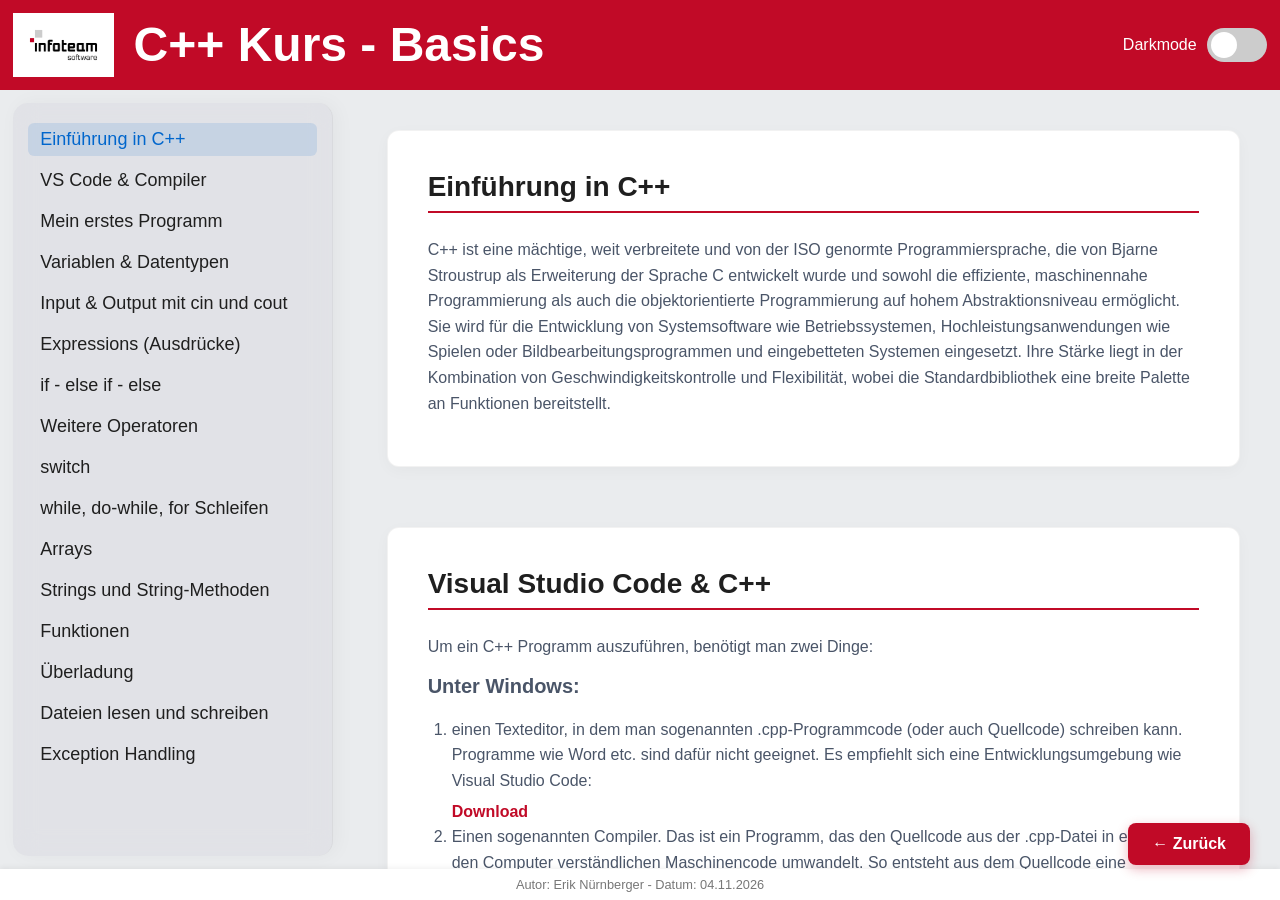
==== basics.html @ 54b80ac6 "Add file via Upload to commit changes" ====
<!DOCTYPE html>
<html lang="en">
<head>
    <meta charset="UTF-8">
    <meta name="viewport" content="width=device-width, initial-scale=1.0">
    <title>Basics</title>
    <link rel="stylesheet" href="kategorystyle.css">
</head>
<body>
    <div id="header" class="header">
        <img class="logo1" src="Images/infoteam_4x_4c_rgb_Logo.png">
        <h1 class="title1">C++ Kurs - Basics</h1>
        <div class="toggle-container">
            <span>Darkmode</span>
            <label class="switch">
                <input type="checkbox" id="myToggle">
                <span class="slider"></span>
            </label>
        </div>
    </div>

    <div class="main-wrapper">
        <aside class="glass-sidebar">
            <a href="#entr" class="sidebar-item active">
                Einführung in C++
            </a>

            <a href="#visualstudiocode" class="sidebar-item">
                VS Code & Compiler
            </a>
            
            <a href="#erstes-programm" class="sidebar-item">
                Mein erstes Programm
            </a>

            <a href="#Variablen" class="sidebar-item">
                Variablen & Datentypen
            </a>

            <a href="#IO" class="sidebar-item">
                Input & Output mit cin und cout
            </a>
            
            <a href="#Expressions" class="sidebar-item">
                Expressions (Ausdrücke)
            </a>

            <a href="#if-elseif-else" class="sidebar-item">
                if - else if - else
            </a>

            <a href="#weitere-Operatoren" class="sidebar-item">
                Weitere Operatoren
            </a>

            <a href="#switch" class="sidebar-item">
                switch
            </a>

            <a href="#loop" class="sidebar-item">
                while, do-while, for Schleifen
            </a>

            <a href="#array" class="sidebar-item">
                Arrays
            </a>

            <a href="#Strings" class="sidebar-item">
                Strings und String-Methoden
            </a>

            <a href="#function" class="sidebar-item">
                Funktionen
            </a>

            <a href="#overload" class="sidebar-item">
                Überladung
            </a>

            <a href="#file" class="sidebar-item">
                Dateien lesen und schreiben
            </a>

            <a href="#exception" class="sidebar-item">
                Exception Handling
            </a>




        </aside>

        <main class="content-area">

            <section class="section" id="entr">
                <h1>Einführung in C++</h1>
                <p>
                    C++ ist eine mächtige, weit verbreitete und von der ISO genormte Programmiersprache, die von Bjarne Stroustrup als Erweiterung der Sprache C entwickelt wurde und sowohl die effiziente, maschinennahe Programmierung als auch die objektorientierte Programmierung auf hohem Abstraktionsniveau ermöglicht. Sie wird für die Entwicklung von Systemsoftware wie Betriebssystemen, Hochleistungsanwendungen wie Spielen oder Bildbearbeitungsprogrammen und eingebetteten Systemen eingesetzt. Ihre Stärke liegt in der Kombination von Geschwindigkeitskontrolle und Flexibilität, wobei die Standardbibliothek eine breite Palette an Funktionen bereitstellt.
                </p>
            </section>

            <section class="section" id="visualstudiocode">
                <h1>Visual Studio Code & C++</h1>

                <p>Um ein C++ Programm auszuführen, benötigt man zwei Dinge:</p>

                <h2>Unter Windows:</h2>
                <ol>
                    <li>einen Texteditor, in dem man sogenannten .cpp-Programmcode (oder auch Quellcode) schreiben kann. Programme wie Word etc. sind dafür nicht geeignet. Es empfiehlt sich eine Entwicklungsumgebung wie Visual Studio Code:</li>
                    <a href="https://code.visualstudio.com/">Download</a>
                    <li>Einen sogenannten Compiler. Das ist ein Programm, das den Quellcode aus der .cpp-Datei in einen für den Computer verständlichen Maschinencode umwandelt. So entsteht aus dem Quellcode eine ausführbare Datei (.exe). Compiler:</li>
                    <a href="https://code.visualstudio.com/docs/cpp/config-mingw">Download</a>
                </ol>

                <h2>Unter macOS:</h2>
                <ol>
                    <li>einen Texteditor, in dem man sogenannten .cpp-Programmcode (oder auch Quellcode) schreiben kann. Programme wie Word etc. sind dafür nicht geeignet. Es empfiehlt sich eine Entwicklungsumgebung wie Visual Studio Code:</li>
                    <a href="https://code.visualstudio.com/">Download</a>
                    <li>Einen sogenannten Compiler. Das ist ein Programm, das den Quellcode aus der .cpp-Datei in einen für den Computer verständlichen Maschinencode umwandelt. So entsteht aus dem Quellcode eine ausführbare Datei (.exe). Compiler:</li>
                    <a href="https://code.visualstudio.com/docs/cpp/config-clang-mac">Download</a>
                </ol>

                <h2>Unter Linux:</h2>
                <ol>
                    <li>einen Texteditor, in dem man sogenannten .cpp-Programmcode (oder auch Quellcode) schreiben kann. Programme wie Word etc. sind dafür nicht geeignet. Es empfiehlt sich eine Entwicklungsumgebung wie Visual Studio Code:</li>
                    <a href="https://code.visualstudio.com/">Download</a>
                    <li>Einen sogenannten Compiler. Das ist ein Programm, das den Quellcode aus der .cpp-Datei in einen für den Computer verständlichen Maschinencode umwandelt. So entsteht aus dem Quellcode eine ausführbare Datei (.exe). Compiler:</li>
                    <a href="https://code.visualstudio.com/docs/cpp/config-linux">Download</a>
                </ol>
                
                <p>
                    Empfohlen wird der MinGW Compiler. Weitere Informationen zu Compilern:
                </p>
                <a href="PDF/Compiler.pdf">Compiler.pdf</a>
                <br>
                <a href="https://code.visualstudio.com/docs/languages/cpp">Setup & Install</a>

                <h2>Wichtig:</h2>
                <ul>
                    <li>C++ arbeitet systemnah, d. h. Programme können sich in ihrer Funktionsweise leicht zwischen verschiedenen Betriebssystemen unterscheiden.</li>
                    <li>Ein Programm, das für Windows kompiliert wurde, funktioniert nicht automatisch auf Linux oder macOS.</li>
                    <li>Auch unterschiedliche Compiler (z. B. GCC, Clang, MSVC) können leicht verschiedene binäre Ergebnisse erzeugen.</li>
                    <li>Kompilierte Programme sind binäre Dateien - sie enthalten Maschinencode, der direkt auf der Prozessorarchitektur ausgeführt wird (z. B. x86, ARM).</li>
                    <li>Wenn Sie Ihr Programm jedoch auf demselben Computer kompilieren und ausführen, funktioniert es immer zuverlässig.</li>
                </ul>

            </section>
            
            <section class="section" id="erstes-programm">
                <h1>Mein erstes C++ Programm</h1>
                <p>
                    Das erste Programm in jeder Programmiersprache sollte "Hallo Welt" sein. Ein solches Programm gibt einfach "Hallo Welt" in der Konsole aus.
                    Es hilft dabei, die Grundstruktur jedes Programms in einer bestimmten Programmiersprache zu verstehen und eignet sich zudem perfekt als Einstieg.
                </p>
                <ul>
                    <li>Das Hello World Programm wird in eine Datei namens main.cpp geschrieben. Das ist die Quelldatei, diese enthält den C++ Quellcode, der durch das Kompilieren zu einer .exe (einer ausführbaren Datei) wird.</li>
                </ul>
                <p>
                    Hier ist der Code für das Hello World Programm in C++:
                </p>

                <pre class="code-block"><span class="include">#include</span> <span class="prepr">&lt;iostream&gt;</span>

<span class="keyword">int</span> <span class="function">main</span>()
<span class="bracket">{</span>
    std::cout &lt;&lt; <span class="string">"Hello World"</span>;
    <span class="keyword">return</span> <span class="number">0</span>;
<span class="bracket">}</span></pre>

                <ul>
                    <li>Um den C++ Code zu kompilieren, muss man in Visual Studio Code nur auf das kleine, graue Dreieck in der rechten, oberen Ecke des fensters klicken.</li>
                    <li>Will man den Code allerdings manuell kompilieren und ausführen, kann man das im Visual Studio Code - Terminal machen.</li>
                    <li>wichtig ist, das man sich im Terminal im gleichen Verzeichnis befindet, in dem die .cpp datei ist.</li>
                    <li>hierfür wird g++ verwendet, darauf folgt der Dateiname (main.cpp), bzw. die Dateinamen, wenn man mehere .cpp oder header-Dateien hat.</li>
                    <li>auf die Dateinamen folgt ein -o das sagt dem Compiler, das er eine Ausgabedatei erstellen soll, dann folgt der name dieser Datei</li>
                    <li>wird keine Dateiendung angegeben, wird automatisch eine .exe bzw. eine .exec Datei erstellt.</li>
                    <li>zum Schluss kann noch die exe mit ./Dateiname ausgeführt werden</li>
                </ul>
<pre class="consoleOut">
g++ main.cpp -o main
./main
</pre>


                <h2>#include &lt;iostream&gt;:</h2>
                <ul>
                    <li>ist ein sogenanntes Präprozessor-Statement</li>
                    <li>Präprozessor-Statements beginnen immer mit einem #</li>
                    <li>sie werden vom Compiler bearbeitet, noch bevor die eigentliche Kompilierung stattfindet</li>
                    <li>im Falle des Hello World Programms ist das Präprozessor statement: #include</li>
                    <li>#include bedeutet, dass eine Datei (eine library / Bibliothek) eingebunden wird, die bestimmte Funktionen bereitstellt</li>
                    <li>Die Library, die hier verwendet wird, ist iostream</li>
                    <li>sie ermöglicht es, Ein- und Ausgaben in der Konsole zu tätigen und stellt dafür Befehle wie std::cout bereit</li>
                    <li>die library wird in die Quelldatei eingebunden, indem ihr Inhalt in die Quelldatei kopiert wird</li>
                </ul>

                <h2>int main()</h2>
                <ul>
                    <li>ist die main() - Funktion</li>
                    <li>die main() - Funktion ist die Hauptfunktion des Programmes. Dort startet das Programm</li>
                    <li>alle Befehle werden innerhalb von main() nacheinander abgearbeitet</li>
                    <li>die main() - Funktion besitzt einen Rückgabetyp (int)</li>
                    <li>int steht hierbei für Integer, also eine Ganzzahl, die main() - Funktion gibt also eine Ganzzahl zurück</li>
                    <li>Der Rückgabewert von main() bestimmt lediglich, ob das Programm ordnungsgemäß ausgeführt wurde oder ob ein Fehler vorlag</li>
                    <li>wurde main() ordnungsgemäß und ohne Fehler ausgeführt gibt die Funktion den Ganzzahlwert 0 zurück</li>
                    <li>alle Befehle, die zu main() dazugehören, stehen in geschweiften Klammern {...}</li>
                    <li>main() beginnt also bei { und endet bei }</li>
                    <li>{...}: gibt also den Gültigkeitsbereich (Scope) der main()-Funktion an</li>
                </ul>

                <h2>std::cout</h2>
                <ul>
                    <li>die Ausgabe über die Konsole erfolgt in C++ mit dem std::cout - Objekt</li>
                    <li>std::cout ist das Ausgabeobjekt, der Klasse ostream im Standard-Namespace. Es gibt aus, was sich hinter &lt;&lt; befindet.</li>
                    <li>&lt;&lt;: ist der left-shift operator, hier der Stream-Insertion-Operator, er legt den Wert oder Text fest, der an cout übergeben wird</li>
                </ul>

                <h2>"Hello World"</h2>
                <ul>
                    <li>ist das String-Literal, das ausgegeben wird</li>
                </ul>

                <h2>;</h2>
                <ul>
                    <li>das Semikolon (;) beendet eine Anweisung</li>
                </ul>

                <h2>return</h2>
                <ul>
                    <li>ist die Anweisung für die Rückgabe, mit der Angabe, was zurückgegeben wird</li>
                    <li>ein return statement beendet eine Funktion an der Stelle, an der es selbst auftritt</li>
                    <li>in main() gibt return Null zurück, da das Programm keinen Fehler verursacht</li>
                </ul>

                <h2>Kommentare</h2>
                <ul>
                    <li>Kommentare bieten eine Möglichkeit Text in ein Programm zu schreiben, ohne dass der Text als Befehle ausgewertet wird</li>
                    <li>Kommentare werden vom Compiler ignoriert und landen somit nicht in der ausführbaren Datei</li>
                    <li>Kommentare, die nur über eine Zeile gehen, beginnen mit // und gehen bis zum Ende der Zeile</li>
                    <li>Kommentare über mehrere Zeilen gehen, beginnen mit /* und enden mit */</li>
                </ul>
                <pre class="code-block"><span class="comment">// Kommentar über eine Zeile

/*
Konmmentar
über
mehrere
Zeilen
*/</span></pre>
            <p>mit Kommentaren kann man bestimmte Informationen im Code festhalten, man sollte es aber nicht mit Kommentaren übertreiben.</p>

            <h3>1. Übung</h3>
            <p>Wenn Sie alle Schritte aus der Installation befolgt haben, sollten Sie jetzt vor Ihnen ein Hallo Welt Programm sehen und dieses Ausführen können. Die erste Übungs-Aufgabe soll sein, das Programm so abzuändern, dass es "Hallo " und ihren Namen aus gibt.</p>

            </section>

            <section class="section" id="Variablen">
                <h1>Variablen & Datentypen</h1>
                <p>In C++ sind Variablen benannte Speicherbereiche, die verwendet werden, um Daten zu speichern, auf die während der Programmausführung zugegriffen und die verändert werden können. Jede Variable hat einen Datentyp, der die Art der zu speichernden Information festlegt (z.B.: ganze Zahlen mit int, Zeichen mit char), und einen Variablennamen, über den im Programm auf den Speicherort zugegriffen wird.</p>
                <p>! Hinweis: Die Größe von Variablen kann zwischen Compilern und Plattformen unterschiedlich sein.</p>
                <p>Hier eine Liste der wichtigsten einfachen Datentypen zu Anfang:</p>
                <div class="table-container">
                    <table>
                        <tr>
                            <th>Keyword</th>
                            <th>Werte (Values)</th>
                            <th>Größe in Bytes</th>
                            <th>Größe in Bits</th>
                            <th>Wertebereich</th>
                        </tr>
                        <tr>
                            <td>int</td>
                            <td>Ganzzahl</td>
                            <td>4</td>
                            <td>32</td>
                            <td>-2.147.483.648 bis 2.147.483.647</td>
                        </tr>
                        <tr>
                            <td>char</td>
                            <td>1 Zeichen</td>
                            <td>1</td>
                            <td>8</td>
                            <td>-128 bis 127</td>
                        </tr>
                        <tr>
                            <td>short int</td>
                            <td>Ganzzahl</td>
                            <td>2</td>
                            <td>16</td>
                            <td>-32.768 bis +32.767</td>
                        </tr>
                        <tr>
                            <td>long</td>
                            <td>Ganzzahl</td>
                            <td>8</td>
                            <td>64</td>
                            <td>-9.223.372.036.854.775.808 bis 9.223.372.036.854.775.807</td>
                        </tr>
                        <tr>
                            <td>float</td>
                            <td>Kommazahlen</td>
                            <td>4</td>
                            <td>32</td>
                            <td>+/-1,18 * 10^-38 bis +/-3,4 * 10^1038</td>
                        </tr>
                        <tr>
                            <td>double</td>
                            <td>Kommazahlen</td>
                            <td>8</td>
                            <td>64</td>
                            <td>-1.8 * 10^308 bis + 1.8 * 10^308</td>
                        </tr>
                        <tr>
                            <td>bool</td>
                            <td>Wahrheitswert</td>
                            <td>1</td>
                            <td>8</td>
                            <td>true / false</td>
                        </tr>
                    </table>
                </div>
                <p>Deklarieren einer Variablen: Datentyp Name;</p>
                <ul>
                    <li>Hier wird eine Variable von einem bestimmten Datentyp erstellt und ihr wird ein Name gegeben, aber noch kein Wert. Das sollte tatsächlich in der Praxis vermieden werden, da uninitialisierte lokale Variablen undefinierten Speicherinhalt enthalten. Das Auslesen führt zu undefiniertem Verhalten (Undefined Behavior).</li>
                </ul>
<pre class="code-block"><span class="keyword">int</span> alter;</pre>
                <ul>
                    <li>Hier wird eine Variable vom Typ int deklariert und sie hat den Namen alter</li>
                    <li>Sie kann also zum Beispiel das Alter einer Person speichern</li>
                    <li>Die Namen können frei gewählt werden, dürfen aber keine Leerzeichen enthalten. Sie dürfen nicht mit einer Zahl beginnen (können aber Zahlen enthalten) und dürfen kein C++-Keyword sein.</li>
                </ul>

                <p>Wert zuweisen (allokieren):</p>
                <ul>
                    <li>Werte einer Variablen können verschieden dargestellt werden: Zahlwerte können dezimal (z.B. 3), hexadezimal mit einem 0x als Präfix (z.B. 0x1F) oder binär mit einem 0b als Präfix (z.B. 0b10011) zugewiesen werden.</li>
                    <li>Die gerade eben erstellte Variable alter soll nun einen Wert erhalten</li>
                </ul>
<pre class="code-block">alter = <span class="number">25</span>;</pre>

                <ul>
                    <li>Wichtig ist, dass nach jeder Anweisung ein Semikolon (;) folgt</li>
                    <li>Ebenfalls ist es wichtig, dass die Zuweisung eines Wertes nur nach diesem Schema funktioniert: Variable = Wert</li>
                    <li>In der Mathematik funktionieren Variablen in 2 Richtungen, z.B.: x = 2 oder 2 = x</li>
                    <li>in der Programmierung muss allerdings dem Compiler genau mitgeteilt werden, wohin er welchen Wert speichern soll, also geht nur x = 2</li>
                    <li>eine Variable, die Ganzzahlen speichert, nutzt auch den negativen Bereich der Zahlen, wofür ein Bit für den Wert entfällt, möchte man sicherstellen, dass ein Integer immer positiv ist, kann man ihn mit dem Schlüsselwort unsigned kennzeichnen</li>
                </ul>

                <p>Variablen initialisieren:</p>
                <ul>
                    <li>Hierbei wird bereits beim Deklarieren der Variablen ein Wert zugewiesen:</li>
                </ul>
<pre class="code-block"><span class="keyword">int</span> alter2 = <span class="number">28</span>;</pre>
                <ul>
                    <li>Hier wird eine Variable vom Typ int mit Namen alter2 erstellt und ihr wird direkt der Wert 28 zugewiesen</li>
                    <li>Hier wurde die Variable alter2 genannt, da alter schon existiert und eine Variable eindeutig sein muss</li>
                </ul>

                <p>Durch die nähe zur Hardware, die C++ hat sieht man oft Dinge, die auf den ersten Blick verwirren können, so werden Beispielsweise Buchstaben (char) im Computer wie Zahlen behandelt. Um den dezimalen Zahlenwert eines Buchstaben herauszufinden, kann man eine Ascii-Tabelle verwenden - die folgende ascii tabelle zeigt den Dezimalwert, das Zeichen, den Binärwert und den Hexadezimalwert eines char.</p>
                <div class="table-container">
                    <img src="Images/ascii-tabelle.gif" class="asciiImage">
                </div>

                <p>weitere Beispiele:</p>
<pre class="code-block">
<span class="keyword">char</span> Buchstabe = <span class="string">'H'</span>; <span class="comment">//char speichert Zeichen innerhalb von Apostrophen ab</span>
<span class="keyword">char</span> Ziffer = <span class="string">'2'</span>; <span class="comment">//char kann eine Ziffer als Zeichen speichern, diese ist nicht zum Verrechnen geeignet.</span>
<span class="keyword">float</span> Kommazahl = <span class="number">0.45f</span>; <span class="comment">//f am Ende der Zahl um float als richtigen float zu nutzen ! Komma wird zu Punkt</span>
<span class="keyword">double</span> GrosseKommazahl = <span class="number">1614651461.54646</span>;
<span class="keyword">bool</span> Zustand = <span class="keyword">true</span>;
</pre>
                <ul>
                    <li>Einer Variable sollte immer ein Wert zugewiesen werden, der ihrem Datentyp entspricht, also einem int eine Ganzzahl und keine Kommazahl</li>
                    <li>Hierbei gibt es aber auch besondere Ausnahmen, beispielsweise:</li>
                </ul>
<pre class="code-block">
<span class="keyword">char</span> EinBuchstabe = <span class="number">65</span>; <span class="comment">//speichert den zugehörigen ASCII-Wert zu 65, also ein 'A'</span>
</pre>

                <ul>
                    <li>Variablen können in anderen Variablen gespeichert werden</li>
                    <li>Variablen können überschrieben werden</li>
                    <li>Variablen können sich selbst überschreiben</li>
                </ul>
<pre class="code-block">
<span class="keyword">int</span> Zahl1 = <span class="number">5</span>; <span class="comment">//Zahl1 = 5</span>
<span class="keyword">int</span> Zahl2 = Zahl1; <span class="comment">//Zahl2 = 5, Zahl2 bekommt den Wert von Zahl1</span>
<span class="keyword">float</span> Kommazahl1 = <span class="number">1.25f</span>; <span class="comment">//Kommazahl1 = 1,25</span>
Kommazahl1 = <span class="number">10.00f</span>; <span class="comment">//Kommazahl1 = 10,00</span>
<span class="keyword">char</span> Letter1 = <span class="string">'L'</span>;
Letter1 = Letter1; <span class="comment">//Letter1 überschreibt sich selbst, das ist nicht ganz sinnvoll im Moment, aber es geht</span>
</pre>

            <h2>Const</h2>
            <p>Das Schlüsselwort const in C++ sorgt dafür, dass eine Variable schreibgeschützt ist (read-only) und verhindert deren nachträgliche Wertänderungen. Wird eine normale Variable als const deklariert, muss sie sofort initialisiert werden. Ein späterer Schreibzugriff wirft einen Compiler-Fehler.</p>

<pre class="code-block">
<span class="keyword">const int</span> MAX_USERS = <span class="number">100</span>;
</pre>

            <h2>Konvertierung</h2>
            <p>In C++ können Typumwandlungen (Konvertierungen) explizit und implizit stattfinden</p>
            <p>Implizite Typumwandlung</p>
            <ul>
                <li>Der Compiler führt eine implizite Konvertierung automatisch durch, wenn verschiedene Datentypen in einem Ausdruck oder bei Zuweisungen aufeinandertreffen</li>
                <li>Kleinere Datentypen werden in größere umgewandelt (z. B. int zu double), um Datenverlust zu vermeiden</li>
            </ul>

<pre class="code-block">
<span class="keyword">int</span> a = <span class="number">5</span>;
<span class="keyword">double</span> b = a; <span class="comment">//Implizite Konvertierung von int zu double</span>
</pre>


                <p>Explizite Typumwandlung (Casting)</p>
                <ul>
                    <li>ist die explizite Konvertierung, die vom Programmierer erzwungen wird</li>
                    <li>static_cast: Für standardmäßige, zur Kompilierzeit geprüfte Umwandlungen</li>
                    <li>dynamic_cast: Für sichere Typumwandlungen (Downcasting) in Klassenhierarchien zur Laufzeit</li>
                    <li>const_cast: Zum Hinzufügen oder Entfernen des const-Qualifizierers</li>
                </ul>
        
<pre class="code-block">
<span class="keyword">double</span> pi = <span class="number">3.14</span>;
<span class="keyword">int ganzzahl1</span> = (<span class="keyword">int</span>)pi;
<span class="keyword">int</span> ganzzahl2 = static_cast&lt;<span class="keyword">int</span>&gt;(pi);
</pre>

                <h2>lokale vs globale Variablen</h2>
                <p>Wird eine Variable außerhalb eines Code-Blocks, z.B. außerhalb der main()-Funktion deklariert, ist sie überall gültig, man kann von überall auf sie zugreifen.</p>

<pre class="code-block">
<span class="include">#include</span> <span class="prepr">&lt;iostream&gt;</span>

<span class="keyword">int</span> a = <span class="number">0</span>; <span class="comment">//globale Variable</span>

<span class="keyword">int</span> <span class="function">main</span>()
<span class="bracket">{</span>
    <span class="keyword">return</span> <span class="number">0</span>;
<span class="bracket">}</span>
</pre>

                <p>Eine Variable, die innerhalb eines Code-Blocks deklariert wird, ist eine lokale Variable, diese ist nur innerhalb dieses Blocks verfügbar und ansprechbar.</p>
                
<pre class="code-block">
<span class="include">#include</span> <span class="prepr">&lt;iostream&gt;</span>

<span class="keyword">int</span> <span class="function">main</span>()
<span class="bracket">{</span>
    <span class="keyword">int</span> a = <span class="number">0</span>; <span class="comment">//lokale Variable</span>
    <span class="keyword">return</span> <span class="number">0</span>;
<span class="bracket">}</span>
</pre>
                <p>Man sollte globale Variablen nur dann verwenden, wenn man sie wirklich benötigt, ansonsten sollte man Variablen lokal deklarieren.</p>
            
                <h3>2. Übung</h3>
                <p>Erstellen Sie eine Variable vom Typ int, mit dem Namen Zahl und weisen sie ihr den Wert 15 zu. Erstellen sie dann eine globale Variable namens Letter, vom Typ char und weisen ihr den Buchstaben 'c' zu. Überschreiben sie den Wert von Zahl mit dem Wert von Letter.</p>


                <h2>Uniform Initialization</h2>
                <p>Uniform Initialization (einheitliche Initialisierung) oder Brace Initialization wurde mit C++11 eingeführt und dient dazu, die historisch chaotischen und fehleranfälligen Wege der Wertevergabe in C++ zu vereinheitlichen.</p>
                <p>1. Schutz vor Datenverlust (Narrowing Conversions) - Die Klammer-Initialisierung verhindert implizite, unsichere Typkonvertierungen. Wenn Sie versuchen, einen Datentyp mit größerem Wertebereich in einen kleineren zu pressen, bricht der Compiler mit einem Error ab, statt Daten stillschweigend abzuschneiden</p>

<pre class="code-block">
<span class="keyword">int</span> a = <span class="number">5.5</span>; <span class="comment">//C-Style: Kompiliert! Die Nachkommastelle wird abgeschnitten (a wird 5).</span>
<span class="keyword">int</span> b<span class="bracket">{</span><span class="number">5.5</span><span class="bracket">}</span>; <span class="comment">//Uniform: Compiler-Fehler! (Narrowing conversion)</span>
</pre>

            </section>

            <section class="section" id="IO">
                <h1>Input & Output mit cin und cout</h1>
                <p>Mit std::cout&lt;&lt; können Sie nicht nur String-Literale wie "Hello World" ausgeben, sondern die direkten Werte von Variablen:</p>
<pre class="code-block">
std::cout &lt;&lt; <span class="string">"Hello World"</span>;
<span class="keyword">int</span> a = <span class="number">5</span>;
std::cout &lt;&lt; a; <span class="comment">//gibt die Zahl 5 in der Konsole aus</span>
</pre>
                <p>Eine neue Zeile am Ende der Ausgabe kann mit &lt;&lt; std::endl; ermöglicht werden. Eine neue Zeile kann auch mit "\n" ausgegeben werden. Es können ebenfalls mehrere verschiedene Werte mit &lt;&lt; voneinander getrennt ausgegeben werden.</p>
<pre class="code-block">
std::cout &lt;&lt; <span class="string">"Hello World"</span>;
std::cout &lt;&lt; <span class="string">"Hello World"</span> &lt;&lt; std::endl;
std::cout &lt;&lt; <span class="string">"Hello\nWorld"</span>;
std::cout &lt;&lt; "M" &lt;&lt; 15;
</pre>
                <p>In der Konsole müsste das Ganze so aussehen: </p>

<pre class="consoleOut">
Hello WorldHello World
Hello
WorldM15
</pre>

                <p>Mit std::cin &gt;&gt; können Sie Eingaben in der Konsole einlesen und in einer Variable speichern. Die Eingabe muss zum Datentyp der Zielvariable passen, ansonsten bricht das Programm ab. Eine Eingabe wird mit der Enter-Taste bestätigt.</p>

<pre class="code-block">
<span class="keyword">int</span> a;
std::cout &lt;&lt; <span class="string">"Hier eine Ganzzahl eingeben:"</span>;
std::cin &gt;&gt; a;
std::cout &lt;&lt; a;
</pre>
                <p>Mit std::cin &gt;&gt; kann allerdings nur eine Reihe von Zeichen ohne Unterbrechung eingelesen werden. Leerzeichen und alles dahinter wird von std::cin &gt;&gt; ignoriert, für den Fall, dass man mehrere Wörter oder Zeichenfolgen mit Leerzeichen einlesen möchte, gibt es std::getline(), das wird allerdings erst später bei Strings interessant.</p>

<pre class="code-block">
std::<span class="function">getline</span>(std::cin, Variable); 
</pre>

                <p>Man kann mehrere Sachen hintereinander direkt ausgeben, also Text, Variablen usw.</p>

<pre class="code-block">
<span class="keyword">int</span> a = <span class="number">2</span>;
std::cout &lt;&lt; <span class="string">"Der Wert von a ist:"</span> &lt;&lt; a &lt;&lt; <span class="string">"\n"</span>;
</pre>

                <h3>3. Übung</h3>
                <p>Lassen sie sich die in der vorherigen Übung erstellten Variablen untereinander ausgeben. Hinweis: der Ausgabebefehl sollte in die Zeile vor return 0, da dort beide Variablen bekannt sind.</p>

            </section>
            
            <section class="section" id="Expressions">
                <h1>Expressions (Ausdrücke)</h1>
                <h2>Arithmetische Operatoren</h2>
                <p>Jetzt sollen die Variablen auch verwendet werden. Variablen können, wenn sie vom selben Datentyp sind einfach miteinander verrechnet werden. In C++ kann man folgende Operatoren verwenden:</p>
                <ul>
                    <li>+: Addition, rechnet werte zusammen</li>
                    <li>-: Subtraktion, zieht den rechten Wert vom linken ab</li>
                    <li>*: Multiplikation, multipliziert Werte</li>
                    <li>/: Division, teilt Werte</li>
                    <li>%: Modulo, gibt den ganzzahligen Rest einer Ganzzahldivision zurück</li>
                    <li>++: Inkrement, erhöht den Wert einer Variablen um 1</li>
                    <li>- -: Dekrement, verringert den Wert einer Variablen um 1</li>
                    <li>!: NOT-Operator - negiert einen Wahrheitswert. </li>
                </ul>
                <p>Die Ergebnisse können ausgegeben werden oder gespeichert werden. Man kann Zahlen oder Variablen direkt verrechnen.</p>

<pre class="code-block">
std::cout &lt;&lt; <span class="number">3</span> + <span class="number">4</span>; <span class="comment">//Ausgabe: 7</span>
<span class="keyword">int</span> a = <span class="number">5</span> - <span class="number">4</span>; <span class="comment">//a = 1</span>
std::cout &lt;&lt; a; <span class="comment">//Ausgabe: 1</span>

<span class="keyword">int</span> b = <span class="number">8</span>;
std::cout &lt;&lt; a + b; <span class="comment">//Ausgabe: 9</span>

std::cout &lt;&lt; <span class="number">5.0</span> / <span class="number">2</span>; <span class="comment">//Ausgabe: 2.5 (float) [5/2 würde zwei int teilen und das Ergebnis wäre ein int, der Nachkommateil würde entfallen]</span>
std::cout &lt;&lt; <span class="number">3</span> * <span class="number">4</span>; <span class="comment">//Ausgabe: 12</span>
std::cout &lt;&lt; <span class="number">6</span> % <span class="number">5</span>; <span class="comment">//Ausgabe: 1</span>

<span class="keyword">int</span> c = <span class="number">5</span>;
c = c - <span class="number">1</span>; <span class="comment">//c = 4</span>
c++; <span class="comment">//c = 5</span>
++c; <span class="comment">//c = 6, ++ kann vor oder nach dem Variablennamen stehen</span>

<span class="keyword">bool</span> lichtIstAn = <span class="keyword">true</span>;
<span class="keyword">bool</span> lichtIstAus = !lichtIstAn;
</pre>

                <h2>Ausdruck</h2>
                <p>Ein Ausdruck ist die Kombination aus Werten, Variablen, Operatoren und Funktionsaufrufen, die zu einem bestimmten Wert mit einem bestimmten Datentyp ausgewertet wird. Ein Ausdruck ist noch keine vollständige Handlungsanweisung für das Programm.</p>
                <ul>
                    <li>Anweisung: int x = 5 + 3;</li>
                    <li>Ausdruck darin: 5 + 3</li>
                </ul>
                <p>Für Ausdrücke in C++ gibt es vom Compiler ein fest definiertes Verhalten, ganz nach den Regeln der Mathematik:</p>
                <ul>
                    <li>Punktrechnung vor Strichrechnung</li>
                    <li>Klammern werden zuerst behandelt</li>
                </ul>
<pre class="code-block">
<span class="keyword">int</span class="number"> a = <span class="number">1</span>;
<span class="keyword">int</span> ergebnis = (<span class="number">5</span> + a) * <span class="number">6</span> + <span class="number">3</span>; <span class="comment">//ergebnis = 39</span>
</pre>
                <h3>4. Übung</h3>
                <p>Erstellen Sie ein Programm, das zwei Variablen besitzt, deren Wert über eine Konsoleneingabe entgegennimmt und das Ergebnis aus der Multiplikation der beiden Variablen ausgibt.</p>
                
            </section>

            <section class="section" id="if-elseif-else">
                <h1>if - else if - else</h1>
                <p>Bedingungen steuern den Datenfluss eines Programms. Sie erlauben es dem Code, Entscheidungen zu treffen und unterschiedliche Wege einzuschlagen - basierend auf Wahrheitswerten (bool)</p>
                <h2>if-Statement</h2>
                <p>Das Wort if kommt aus dem Englischen und bedeutet "Wenn". Es ist die grundlegendste Entscheidung in der Programmierung. Das bedeutet: "Wenn diese Bedingung wahr (true) ist, dann tue das Folgende. Wenn sie falsch (false) ist, ignoriere es einfach."</p>

<pre class="code-block">
<span class="keyword">bool</span> bedingung = <span class="keyword">true</span>;
<span class="keyword">if</span>(bedingung)
<span class="bracket">{</span>
    <span class="comment">//Dieser Code läuft NUR, wenn die Bedingung wahr (true) ist.</span>
<span class="bracket">}</span>

<span class="comment">//Eine Zahl überprüfen, ob sie 5 ist.</span>
<span class="keyword">int</span> number = <span class="number">0</span>;

std::cout &lt;&lt; <span class="string">"Hier eine Ganzzahl eingeben: "</span>;
std::cin &gt;&gt; number;

<span class="keyword">if</span>(number == <span class="number">5</span>)
<span class="bracket">{</span>
    <span class="comment">//Dieser Code läuft NUR, wenn die Nummer 5 ist.</span>
    std::cout &lt;&lt; <span class="string">"Die eingegebene Nummer war 5."</span>;
<span class="bracket">}</span>
</pre>
                <ul>
                    <li>Typ-Flexibilität (Truthiness): Anders als beispielsweise Java verlangt C++ im if(...) keinen echten boolean. Jeder numerische Wert ungleich 0 oder gültige Zeiger != nullptr wird implizit zu true konvertiert. Nur 0 und nullptr sind false.</li>
                    <li>Zuweisungs-Falle: Der klassische Bug if (status = 5) kompiliert in C++ fehlerfrei, weist 5 zu, evaluiert zu true und führt den Block immer aus.</li>

                </ul>

                <h2>else-Statement</h2>
                <p>Das Wort else bedeutet "ansonsten". Es bildet zusammen mit dem if ein unzertrennliches Paar. Man nutzt es, wenn man für jeden Fall einen Plan braucht. Es gibt dem Computer einen Alternativweg vor, wenn die if-Bedingung falsch war.</p>
<pre class="code-block">
<span class="keyword">if</span>(bedingung)
<span class="bracket">{</span>
    <span class="comment">//Code läuft, wenn die Bedingung WAHR ist.</span>
<span class="bracket">}</span>
<span class="keyword">else</span>
<span class="bracket">{</span>
    <span class="comment">//Code läuft, wenn die Bedingung FALSCH war.</span>
<span class="bracket">}</span>
</pre>

                    <h2>else if-Statement</h2>
                    <p>else if bedeutet "Ansonsten wenn". Manchmal reichen zwei Wege (wahr oder falsch) nicht aus, weil es viele verschiedene Möglichkeiten gibt. Mit else if kann man eine Kette von Bedingungen bauen. Das Programm prüft diese Kette von oben nach unten durch.</p>


<pre class="code-block">
<span class="keyword">if</span>(bedingung1)
<span class="bracket">{</span>
    <span class="comment">//Code läuft, wenn bedingung1 wahr ist</span>
<span class="bracket">}</span>
<span class="keyword">else if</span>(bedingung2)
<span class="bracket">{</span>
    <span class="comment">//Code läuft, wenn bedingung2 wahr ist</span>
<span class="bracket">}</span>
<span class="keyword">else</span>
<span class="bracket">{</span>
    <span class="comment">//Code läuft, wenn alle vorherigen Bedingungen falsch waren</span>
<span class="bracket">}</span>
</pre>

                    <ul>
                        <li>Sobald das Programm von oben nach unten wandert und eine Bedingung findet, die wahr ist, wird deren Code ausgeführt. Danach bricht das Programm die gesamte Kette ab und springt ganz ans Ende. Es wird niemals mehr als ein Block ausgeführt!</li>
                    </ul>
                    <p>Will man in C++ Werte miteinander vergleichen, kann man verschiedene Vergleichsoperatoren verwenden. Mit diesen kann man 2 Variablen miteinander vergleichen oder eine Variable mit einem Wert.</p>
                    <div class="table-container">
                        <table>
                            <tr>
                                <th>Operator</th>
                                <th>Syntax</th>
                                <th>Beschreibung</th>
                                <th>Beispiel</th>
                            </tr>
                            <tr>
                                <td>gleich</td>
                                <td>==</td>
                                <td>Prüft, ob beide Werte gleich sind, wenn ja, ist das Ergebnis true, ansonsten false</td>
                                <td>a == b</td>
                            </tr>
                            <tr>
                                <td>ungleich</td>
                                <td>!=</td>
                                <td>Prüft, ob beide Werte verschieden sind, wenn ja, ist das Ergebnis true, ansonsten false</td>
                                <td>a != b</td>
                            </tr>
                            <tr>
                                <td>kleiner als</td>
                                <td>&lt;</td>
                                <td>Prüft, ob der linke Wert kleiner ist als der rechte</td>
                                <td>a &lt; b</td>
                            </tr>
                            <tr>
                                <td>größer als</td>
                                <td>&gt;</td>
                                <td>Prüft, ob der linke Wert größer ist als der rechte</td>
                                <td>a &gt; b</td>
                            </tr>
                            <tr>
                                <td>kleiner oder gleich</td>
                                <td>&lt;=</td>
                                <td>Prüft, ob der linke Wert kleiner oder gleich dem rechten Wert ist</td>
                                <td>a &lt;= b</td>
                            </tr>
                            <tr>
                                <td>größer oder gleich</td>
                                <td>&gt;=</td>
                                <td>Prüft, ob der linke Wert größer oder gleich dem rechten Wert ist</td>
                                <td>a &gt;= b</td>
                            </tr>
                        </table>
                    </div>

                    <p>Damit lassen sich alle möglichen Arten von Abfragen erstellen</p>
                    <ul>
                        <li>Hier ein kleines Beispielprogramm - Kinoeinlass:</li>
                    </ul>
                    
<pre class="code-block">
<span class="include">#include</span> <span class="prepr">&lt;iostream&gt;</span>

<span class="keyword">int</span> <span class="function">main</span>()
<span class="bracket">{</span>
    <span class="comment">//Eine Variable, die das eingegebene Alter einer Person speichert</span>
    <span class="keyword">int</span> age = <span class="number">0</span>;

    std::cout &lt;&lt; <span class="string">"Bitte hier das Alter eingeben: "</span>;
    std::cin &gt;&gt; age;

    <span class="keyword">if</span>(age &lt; 16)
    <span class="bracket">{</span>
        std::cout &lt;&lt; <span class="string">"Nur Filme fuer Kinder."</span>;
    <span class="bracket">}</span>
    <span class="keyword">else if</span>(age &lt; 18)
    <span class="bracket">{</span>
        std::cout &lt;&lt; <span class="string">"Nur Filme fuer Kinder und Jugendliche."</span>;
    <span class="bracket">}</span>
    <span class="keyword">else</span>
    <span class="bracket">{</span>
        std::cout &lt;&lt; <span class="string">"Filme fuer alle, auch fuer Erwachsene."</span>;
    <span class="bracket">}</span>
    <span class="keyword">return</span> <span class="number">0</span>;
<span class="bracket">}</span>
</pre>

                <ul>
                    <li>Man kann auch mehrere if-Abfragen ineinander Verschachteln.</li>
                </ul>

                <h3>5. Übung</h3>
                <p>Erstellen Sie ein Programm, das mittels einer if-else-Abfrage herausfindet, ob eine eingegebene Zahl gerade oder ungerade ist. Hinweis nutzen Sie Modulo.</p>


            </section>

            <section class="section" id="weitere-Operatoren">
                <h1>Weitere Operatoren</h1>
                <h2>Logische Operatoren</h2>
                <p>Logische Operatoren in C++ verbinden Bedingungen und Aussagen. Sie geben immer einen Wahrheitswert zurück.</p>
                <div class="table-container">
                    <table>
                        <tr>
                            <th>Operator</th>
                            <th>Syntax</th>
                            <th>Beschreibung</th>
                            <th>Beispiel</th>
                        </tr>
                        <tr>
                            <td>Logisches UND</td>
                            <td>&&</td>
                            <td>sind beide Bedingungen wahr, wird true zurückgegeben</td>
                            <td>a &lt; 5 && b &lt; 5</td>
                        </tr>
                        <tr>
                            <td>Logisches ODER</td>
                            <td>||</td>
                            <td>Ergibt true, wenn mindestens eine Bedingung wahr ist</td>
                            <td>a &lt; 5 || b &gt; 2</td>
                        </tr>
                        <tr>
                            <td>Logisches NICHT</td>
                            <td>!</td>
                            <td>Kehrt den Wahrheitswert um</td>
                            <td>!a</td>
                        </tr>
                    </table>
                </div>

                <h2>Bitweise Operatoren</h2>
                <p>Bitweise Operatoren in C++ arbeiten direkt auf den einzelnen Bits (0 und 1) von Ganzzahlen z.B. int oder char</p>

                <div class="table-container">
                    <table>
                        <tr>
                            <th>Operator</th>
                            <th>Syntax</th>
                            <th>Beschreibung</th>
                            <th>Beispiel</th>
                        </tr>
                        <tr>
                            <td>Bitweises UND</td>
                            <td>&</td>
                            <td>Setzt das Ergebnis-Bit auf 1, wenn beide korrespondierenden Bits 1 sind</td>
                            <td>a & b</td>
                        </tr>
                        <tr>
                            <td>Bitweises ODER</td>
                            <td>|</td>
                            <td>Setzt das Ergebnis-Bit auf 1, wenn mindestens eines der Bits 1 ist.</td>
                            <td>a | b</td>
                        </tr>
                        <tr>
                            <td>Bitweises Exklusiv-ODER / XOR</td>
                            <td>^</td>
                            <td>Setzt das Ergebnis-Bit auf 1, wenn die Bits unterschiedlich sind.</td>
                            <td>a ^ b</td>
                        </tr>
                        <tr>
                            <td>Bitweises NICHT / Komplement</td>
                            <td>~</td>
                            <td>Invertiert alle Bits (0 wird zu 1, 1 wird zu 0)</td>
                            <td>~a</td>
                        </tr>
                        <tr>
                            <td>Links-Shift</td>
                            <td>&lt;&lt;</td>
                            <td>Verschiebt Bits nach links. Füllt rechts mit Nullen auf. Verdoppelt den Wert pro Stelle</td>
                            <td>a &lt;&lt; 2</td>
                        </tr>
                        <tr>
                            <td>Rechts-Shift</td>
                            <td>&gt;&gt;</td>
                            <td>Verschiebt Bits nach rechts. Halbiert den Wert pro Stelle</td>
                            <td>a &gt;&gt; 2</td>
                        </tr>
                    </table>
                </div>

<pre class="code-block">
<span class="keyword">unsigned char</span> a = <span class="number">0b00000101</span>; <span class="comment">//Dezimal 5</span>
<span class="keyword">unsigned char</span> b = <span class="number">0b00000011</span>; <span class="comment">//Dezimal 3</span>

<span class="comment">// Bitweises UND (&)</span>
<span class="keyword">unsigned char</span> ergebnis_und = a & b; <span class="comment">//0b00000001 (Dezimal 1)</span>

<span class="comment">// Links-Shift (&lt;&lt;) um 2 Stellen</span>
<span class="keyword">unsigned char</span> ergebnis_shift = a &lt;&lt; 2; <span class="comment">//0b00010100 (Dezimal 20)</span>
</pre>

                <h3>6. Übung</h3>
                <p>Erstellen Sie zwei Programme, die überprüfen, ob eine eingegebene Zahl zwischen 1 und 10 liegt. Das erste Programm soll dafür 2 if-Abfragen verwenden, die ineinander verschachtelt sind. Das zweite Programm soll nur eine if-Abfrage verwenden, die beide Bedingungen mit einem && verknüpft.</p>
            </section>

            <section class="section" id="switch">
                <h1>Switch-Statement</h1>
                <p>Ein switch-Statement in C++ leitet den Kontrollfluss basierend auf dem Wert einer Variablen an verschiedene Code-Blöcke (case) weiter und ist eine performante Alternative zu langen if-else-Ketten. Hier ein Beispielprogramm:</p>
        
<pre class="code-block">
<span class="include">#include</span> <span class="prepr">&lt;iostream&gt;</span>

<span class="keyword">int</span> <span class="function">main</span>()
<span class="bracket">{</span>
    <span class="keyword">int</span> tag = <span class="number">0</span>;
    std::cout &lt;&lt; <span class="string">"Gib die Nummer des Wochentages ein: "</span>;
    std::cin &gt;&gt; tag;

    <span class="keyword">switch</span>(tag) <span class="comment">//1. Der Selektor (Die Variable)</span>
    <span class="bracket">{</span>
        <span class="keyword">case</span> <span class="number">1</span>: <span class="comment">//2. Die Sprungmarke (Compile-Zeit-Konstante)</span>
            std::cout &lt;&lt; <span class="string">"Montag"</span> &lt;&lt; std::endl;
            <span class="keyword">break</span>; <span class="comment">//3. Die Bremse (Verhindert Fall-Through)</span>
        <span class="keyword">case</span> <span class="number">2</span>:
            std::cout &lt;&lt; <span class="string">"Dienstag"</span> &lt;&lt; std::endl;
            <span class="keyword">break</span>;
        <span class="keyword">case</span> <span class="number">3</span>:
        <span class="bracket">{</span> <span class="comment">//4. Der Scope-Hinweis (Geschweifte Klammern)</span>
            <span class="keyword">int</span> arbeitsStunden = <span class="number">8</span>; 
            std::cout &lt;&lt; <span class="string">"Mittwoch ("</span> &lt;&lt; arbeitsStunden &lt;&lt; <span class="string">" h)"</span> &lt;&lt; std::endl;
            <span class="keyword">break</span>;
        <span class="bracket">}</span>
        <span class="keyword">case</span> <span class="number">4</span>:
            std::cout &lt;&lt; <span class="string">"Donnerstag"</span> &lt;&lt; std::endl;
            <span class="keyword">break</span>;
        <span class="keyword">case</span> <span class="number">5</span>:
            std::cout &lt;&lt; <span class="string">"Freitag"</span> &lt;&lt; std::endl;
            <span class="keyword">break</span>;
        <span class="keyword">case</span> <span class="number">6</span>:
            std::cout &lt;&lt; <span class="string">"Samstag"</span> &lt;&lt; std::endl;
            <span class="keyword">break</span>;
        <span class="keyword">case</span> <span class="number">7</span>:
            std::cout &lt;&lt; <span class="string">"Sonntag"</span> &lt;&lt; std::endl;
            <span class="keyword">break</span>;
        <span class="keyword">default</span>: <span class="comment">//5. Das Auffangbecken (Fallback)</span>
            std::cout &lt;&lt; <span class="string">"Kein Tag in einer Woche"</span> &lt;&lt; std::endl;
    <span class="bracket">}</span>
    <span class="keyword">return</span> <span class="number">0</span>;
<span class="bracket">}</span>
</pre>
                <p>1. Der Selektor: switch(tag)</p>
                <ul>
                    <li>Dem switch wird die Variable übergeben, deren Wert überprüft werden soll</li>
                    <li>Der Ausdruck in den Klammern muss strikt in einen integralen Typ (int, char, bool oder enum) konvertierbar sein</li>
                    <li>Fließkommazahlen (float/double) oder C++ Strings (std::string) sind nativ nicht erlaubt</li>
                </ul>
                <p>2. Die Sprungmarke: case 1: bis case 7:</p>
                <ul>
                    <li>stimmt der Wert der Variable mit der Zahl hinter dem case überein, springt das Programm dorthin und führt den Code dort aus.</li>
                    <li>Die Werte hinter case müssen Compile-Zeit-Konstanten (constexpr oder Literale) sein, also ein fester Wert, den das Programm bereits beim Übersetzen (Kompilieren) kennt</li>
                    <li>Da die Wochentage von 1 bis 7 lückenlos hintereinander liegen, optimieren manche Compiler dies im Hintergrund zu einer Jump Table (Sprungtabelle), wodurch das Programm schneller und effizienter läuft, als mit if-else-Abfragen</li>
                </ul>
                <p>3. Die Bremse: break;</p>
                <ul>
                    <li>Das break beendet das switch-Statement an der Stelle, an der es auftritt</li>
                    <li>Ohne break, springt das Programm automatisch in das nächste case darunter (Fall-Through), selbst wenn die Zahl und der Wert gar nicht übereinstimmen</li>
                    <li>Der Fall-Through ist auf Assembly-Ebene das schlichte Fehlen eines JMP-Befehls am Ende eines Blocks</li>
                </ul>
                <p>4. Der Scope-Hinweis</p>
                <ul>
                    <li>Der gesamte switch-Block zwischen den äußersten geschweiften Klammern { ... } teilt sich einen einzigen gemeinsamen Gültigkeitsbereich (Scope) für Variablen.</li>
                    <li>Das Problem: Würde man in case 3 eine Variable mit int arbeitsStunden = 8; deklarieren ohne die zusätzlichen geschweiften Klammern, würde es gar nicht kompilieren.</li>
                    <li>C++ verbietet es strikt, die Initialisierung einer im Scope befindlichen Variable zu überspringen</li>
                    <li>Die Lösung: Wenn man innerhalb eines case Variablen deklarieren will, musst man mit zusätzlichen geschweiften Klammern { ... } (wie in case 3 gezeigt) einen lokalen Sub-Scope erzwingen</li>
                </ul>
                <p>5. Das Auffangbecken: default</p>
                <ul>
                    <li>Wenn der Benutzer eine Zahl eingibt, die weder 1 noch 7 ist (z. B. 42), greift dieser Programmabschnitt und gibt "Kein Tag in einer Woche" aus</li>
                </ul>



            </section>

            <section class="section" id="loop">
                <h1>Schleifen</h1>
                <h2>while</h2>
                <p>Eine Schleife wiederholt einen Codeblock so lange, wie eine bestimmte Bedingung wahr ist. Die Bedingung wird vor jedem Durchlauf geprüft (Kopfgesteuerte Schleife). Ist sie von Anfang an false, läuft die Schleife kein einziges Mal.</p>
<pre class="code-block">
<span class="keyword">while</span> (Bedingung)
<span class="bracket">{</span>
    <span class="comment">//Code, der wiederholt wird</span>
<span class="bracket">}</span>
</pre>

            <ul>
                <li>Endlosschleifen: Wenn sich die Bedingung im Schleifenkopf niemals ändert und niemals false wird, läuft die Schleife ewig, bis das Programm abstürtzt, die Schleife einfriert oder das Betriebssystem das Programm beendet.</li>
                <li>C++ akzeptiert als Bedingung auch Ganzzahlen (0 ist false, alles andere ist true)</li>
            </ul>
            <p>Ein Beispielprogramm für C++ :</p>
<pre class="code-block">
<span class="include">#include</span> <span class="prepr">&lt;iostream&gt;</span>

<span class="keyword">int</span> <span class="function">main</span>()
<span class="bracket">{</span>
    <span class="keyword">int</span> zaehler = <span class="number">3</span>;

    <span class="keyword">while</span>(zaehler > <span class="number">0</span>)
    <span class="bracket">{</span>
        std::cout &lt;&lt; zaehler &lt;&lt; <span class="string">"...\n"</span>;
        zaehler--;
    <span class="bracket">}</span>
    std::cout &lt;&lt; <span class="string">"Start!\n"</span>;
    <span class="keyword">return</span> <span class="number">0</span>;
<span class="bracket">}</span>
</pre>

                <h2>do-while</h2>
                <p>Der Code im Inneren der Schleife wird immer mindestens einmal ausgeführt - Die Prüfung der Bedingung erfolgt erst am Ende nach dem Durchlauf</p>

<pre class="code-block">
<span class="keyword">do</span>
<span class="bracket">{</span>
    <span class="comment"> //Code der wiederholt werden soll, aber immer mindestens einmal ausgeführt wird</span>
<span class="bracket">}</span>
<span class="keyword">while</span>(bedingung);
</pre>

                <ul>
                    <li>Der Code im do-Block läuft immer mindestens einmal, selbst wenn die Bedingung von Anfang an false (falsch) ist</li>
                    <li>Das Semikolon (;) ganz Ende der Schleife wird oft vergessen - das führt zu einem Compiler-Fehler.</li>
                    <li>Wenn eine Variable innerhalb des do-Blocks deklariert wird, kann sie unten im while(...) nicht abgefragt werden</li>
                </ul>
                <h2>for</h2>
                <p>Eine Schleife, die ideal ist, wenn man im Voraus genau weiß, wie oft der Codeblock wiederholt werden soll (z. B. exakt 10-mal)</p>

<pre class="code-block">
<span class="keyword">for</span>(initialisierung; bedingung; schrittweise_aenderung)
<span class="bracket">{</span>
    <span class="comment"> //Code der wiederholt wird</span>
<span class="bracket">}</span>
</pre>

            <p>Die drei Teile im Kopf der Schleife werden durch Semikolons ; getrennt</p>
            <ul>
                <li>Initialisierung: Startwert für eine Zählervariable setzen (wird nur einmal ganz am Anfang ausgeführt)</li>
                <li>Bedingung: Sie wird vor jedem Durchlauf geprüft. Ist sie true, läuft die Schleife</li>
                <li>Schrittweise Änderung: Verändert den Zähler nach jedem Durchlauf (z. B. hochzählen)</li>
            </ul>

            <p>Ein Code-Beispiel: </p>

<pre class="code-block">
<span class="include">#include</span> <span class="prepr">&lt;iostream&gt;</span>

<span class="keyword">int</span> <span class="function">main</span>()
<span class="bracket">{</span>
    <span class="comment">//Start bei i = 1; Solange i kleiner/gleich 5 ist; i nach jedem Durchlauf um 1 erhöhen</span>
    <span class="keyword">for</span>(<span class="keyword">int</span> i = <span class="number">1</span>; i &lt;= <span class="number">5</span>; i++)
    <span class="bracket">{</span>
        std::cout &lt;&lt; <span class="string">"5er-Reihe: "</span> &lt;&lt; (i * <span class="number">5</span>) &lt;&lt; <span class="string">"\n"</span>;
    <span class="bracket">}</span>
    <span class="keyword">return</span> <span class="number">0</span>;
<span class="bracket">}</span>
</pre>

                <ul>
                    <li>Meistens starten Schleifen bei 0 statt bei 1. Eine Schleife, die 5-mal laufen soll, sieht meistens so aus: for (int i = 0; i &lt; 5; i++)</li>
                    <li>Die Zählvariable i existiert nur innerhalb der Schleife, sobald die Schleife fertig ist, ist i gelöscht</li>
                    <li>Unendliche Schleife: Das Gegenstück zu while(true) ist in C++ sehr häufig for(;;) - Compiler generieren hierfür oft minimal saubereren Assembler-Code ohne Bedingungsprüfung</li>
                    <li>Auch bei Schleifen, können break und continue verwendet werden, break bricht die Schleife ab, an der stelle, an der es auftritt, während continue die schleife von vorne startet und den restlichen Code überspringt</li>
                </ul>
                
                
                <h3>Übung</h3>
                <p>1. Erstellen Sie ein Programm, das mittels while, do-while und for-Schleife jeweils die Zahlen von 1 bis 10 ausgibt.</p>
                <p>2. Erstellen Sie ein Programm, das mittels while und for-Schleife jeweils die Zahlen von 1 bis 10 aufsummiert.</p>

            </section>

            <section class="section" id="array">
                <h1>Arrays</h1>
                <p>Ein Array ist eine Sammlung von Elementen des gleichen Datentyps, die hintereinander im Speicher abgelegt werden. Die Größe ist nach der Erstellung fest und unveränderlich. Ein Array kann also mehrere Ganzzahlen speichern.</p>
                <ul>
                    <li>Der Index: Das erste Element liegt immer bei Index 0. Das letzte Element liegt bei Größe minus 1.</li>
                    <li>Der Speicher: Die Elemente liegen wie eine Kette lückenlos nebeneinander im Arbeitsspeicher (RAM). Ist ein int 4 Bytes groß und das Array enthält 4 Elemente, so ist das ganze Array 16 Bytes groß</li>
                </ul>
                <p>Die Erstellung eines Array folgt diesem Schema: datentyp name[größe]; Hier ein paar Beispiele:</p>

<pre class="code-block">
<span class="include">#include</span> <span class="prepr">&lt;iostream&gt;</span>

<span class="keyword">int</span> <span class="function">main</span>()
<span class="bracket">{</span>
    <span class="comment">//Deklaration eines Arrays mit 4 Elementen.</span>
    <span class="keyword">int</span> array_1[<span class="number">4</span>];

    <span class="comment">//Befüllen mit Werten:</span>
    array_1[<span class="number">0</span>] = <span class="number">1</span>;
    array_1[<span class="number">1</span>] = <span class="number">2</span>;
    array_1[<span class="number">2</span>] = <span class="number">3</span>;
    array_1[<span class="number">3</span>] = <span class="number">4</span>;

    <span class="comment">//Initialisierung eines Arrays</span>
    <span class="keyword">int</span> array_2[<span class="number">3</span>] = <span class="bracket">{</span><span class="number">5</span>, <span class="number">2</span>, <span class="number">4</span><span class="bracket">}</span>;

    <span class="keyword">return</span> <span class="number">0</span>;
<span class="bracket">}</span>
</pre>

                <p>Hier sieht man, wie man auf die Werte im Array zugreifen kann:</p>

<pre class="code-block">
<span class="include">#include</span> <span class="prepr">&lt;iostream&gt;</span>

<span class="keyword">int</span> <span class="function">main</span>()
<span class="bracket">{</span>
    <span class="keyword">int</span> array[<span class="number">4</span>] = <span class="bracket">{</span><span class="number">5</span>, <span class="number">9</span>, <span class="number">8</span>, <span class="number">0</span><span class="bracket">}</span>;

    <span class="comment">//Schleife läuft von Index 0 bis Index 3</span>
    <span class="keyword">for</span>(<span class="keyword">int</span> i = <span class="number">0</span> i &lt; <span class="number">4</span>; i++)
    <span class="bracket">{</span>
        <span class="comment">//Zugriff auf das Element an Position 'i' via array[i]</span>
        std::cout &lt;&lt; <span class="string">"Index "</span> &lt;&lt; i &lt;&lt; <span class="string">" hat den Wert: "</span> &lt;&lt; array[i] &lt;&lt; <span class="string">"\n"</span>;
    <span class="bracket">}</span>
    <span class="keyword">return</span> <span class="number">0</span>;
<span class="bracket">}</span>
</pre>

                <p>Man kann ein Array erstellen, und keine Anzahl der Elemente mittelien, wenn man den Wert direkt zuweist, die Größe bleibt trotzdem unveränderlich:</p>

<pre class="code-block">
<span class="keyword">int</span> array[] = <span class="bracket">{</span><span class="number">5</span>, <span class="number">9</span>, <span class="number">8</span>, <span class="number">0</span><span class="bracket">}</span>; <span class="comment">//Erstellt automatisch ein Array mit 4 Elementen, da 4 Elemente direkt zugewiesen werden</span>
</pre>

                <h2>sizeof()</h2>
                <p>Um die Größe eines Datentyps oder eines Arrays herauszufinden, verwendet man in C++ sizeof(array); dies gibt die Größe des Arrays in Byte zurück, also ein int Array mit 4 Elementen, wäre in diesem Fall 16 Byte, wenn ein int 4 Byte groß ist. Um die Anzahl der Elemente im Array herauszufinden, kann man sizeof(array) / sizeof(int) verwenden, wenn ein int 4 Byte groß ist, gibt sizeof(int) 4 zurück.</p>

<pre class="code-block">
<span class="include">#include</span> <span class="prepr">&lt;iostream&gt;</span>

<span class="keyword">int</span> <span class="function">main</span>()
<span class="bracket">{</span>
    <span class="keyword">int</span> array[<span class="number">4</span>] = <span class="bracket">{</span><span class="number">5</span>, <span class="number">9</span>, <span class="number">8</span>, <span class="number">0</span><span class="bracket">}</span>;


    std::cout &lt;&lt; <span class="function">sizeof</span>(array) &lt;&lt; std::endl; <span class="comment">//gibt 16 zurück</span>
    std::cout &lt;&lt; <span class="function">sizeof</span>(int) &lt;&lt; std::endl; <span class="comment">//gibt 4 zurück</span>
    std::cout &lt;&lt; <span class="function">sizeof</span>(array) / <span class="function">sizeof</span>(int) &lt;&lt; std::endl; <span class="comment">//Anzahl der Elemente ist 4</span>
    std::cout &lt;&lt; <span class="function">sizeof</span>(array) / <span class="function">sizeof</span>(array[0]) &lt;&lt; std::endl; <span class="comment">//Anzahl der Elemente ist 4</span>
    <span class="keyword">return</span> <span class="number">0</span>;
<span class="bracket">}</span>
</pre>

                <ul>
                    <li>Index-Out-of-Bounds: Wenn ein Array die Größe 4 hat und man versucht, auf array[4] zuzugreifen, stürzt das Programm oft nicht sofort ab! C++ erlaubt dir den Zugriff auf diesen verbotenen Speicherbereich. Man liest oder überschreibt dann zufällige Daten (sehr gefährlicher Fehler).</li>
                    <li>Größe nachträglich ändern: Das geht nicht. Wenn man ein Array mit 5 Elementen erstellt hat, bleibt es für immer 5 Elemente groß.</li>
                </ul>

                <p>
                    Weitere Informationen zu Arrays:
                </p>
                <a href="PDF/Arrays.pdf">Array.pdf</a>

                <h2>Mehrdimensionale Arrays</h2>
                <p>Ein mehrdimensionales Array in C++ ist ein Array aus Arrays, das Daten in einer Tabellen- oder Matrixform speichert</p>


<pre class="code-block">
<span class="include">#include</span> <span class="prepr">&lt;iostream&gt;</span>

<span class="keyword">int</span> <span class="function">main</span>()
<span class="bracket">{</span>
    <span class="keyword">int</span> array[<span class="number">3</span>][<span class="number">4</span>] = <span class="bracket">{</span><span class="bracket">{</span><span class="number">1</span>, <span class="number">2</span>, <span class="number">3</span>, <span class="number">4</span><span class="bracket">}</span>, <span class="bracket">{</span><span class="number">5</span>, <span class="number">6</span>, <span class="number">7</span>, <span class="number">8</span><span class="bracket">}</span>, <span class="bracket">{</span><span class="number">9</span>, <span class="number">10</span>, <span class="number">11</span>, <span class="number">12</span><span class="bracket">}</span><span class="bracket">}</span>;
    <span class="keyword">return</span> <span class="number">0</span>;
<span class="bracket">}</span>
</pre>
                <h3>Übung</h3>
                <p>Jetzt soll das gelernte über Arrays und Schleifen angewendet werden. Hierzu gibt es mehrere Übungsaufgaben:</p>
                <a href="PDF/Übungsaufgaben Array.pdf">Übungsaufgaben Array.pdf</a>



            </section>

            <section class="section" id="Strings">
                <h1>Strings</h1>
                <p>Bisher gab es den Datentyp char, dieser kann genau ein einziges Zeichen speichern. Strings hingegen können eine ganze Zeichenkette, also Wörter oder ganze Sätze speichern. In C++ gibt es zwei Arten von Strings: C-Style Strings (ein char Array aus der Programmiersprache C) und die modernen, komfortablen C++ Strings</p>
                <h2>C-Style String</h2>
                <p>Ein C-Style String ist ein Array aus einzelnen Zeichen (char), das zwingend mit einem unsichtbaren Null-Zeichen ('\0', "Null-Terminator") enden muss, damit C++ weiß, wo der Text zu Ende ist.</p>

<pre class="code-block">
<span class="keyword">char</span> text[] = <span class="string">"Hallo"</span>; <span class="comment">//Erstellt automatisch ein Array der Größe 6 (5 Buchstaben + '\0')</span>
</pre>

                <h2>C++ String</h2>
                <p>Die moderne Version zu C-Style Strings sind C++ Strings, diese sind moderne Objekte aus der Standardbibliothek &lt;string&gt;. Sie verwalten den Speicher komplett automatisch und besitzen nützliche String-Methoden.</p>

<pre class="code-block">
<span class="include">#include</span> <span class="prepr">&lt;iostream&gt;</span>
<span class="include">#include</span> <span class="prepr">&lt;string&gt;</span>

<span class="keyword">int</span> <span class="function">main</span>()
<span class="bracket">{</span>
    std::string text = <span class="string">"Hallo"</span>;
    <span class="keyword">return</span> <span class="number">0</span>;
<span class="bracket">}</span>
</pre>

                <p>Hier sind die wichtigsten String-Methoden:</p>

<pre class="code-block">
<span class="include">#include</span> <span class="prepr">&lt;iostream&gt;</span>
<span class="include">#include</span> <span class="prepr">&lt;string&gt;</span>

<span class="keyword">int</span> <span class="function">main</span>()
<span class="bracket">{</span>
    std::string gruss = <span class="string">"Hallo Welt"</span>;

    <span class="comment">//1. Länge ermitteln</span>
    std::cout &lt;&lt; <span class="string">"Laenge: "</span> &lt;&lt; gruss.<span class="function">length</span>() &lt;&lt; <span class="string">"\n";</span> <span class="comment">//Ausgabe: 10</span>

    <span class="comment">//2. Text anhängen (Direkt veränderbar!)</span>
    gruss += <span class="string">"!!!"</span>; 
    std::cout &lt;&lt; gruss &lt;&lt; <span class="string">"\n"</span>; <span class="comment">//Ausgabe: Hallo Welt!!!</span>

    <span class="comment">//3. Teiltext ausschneiden (Sub-String)</span>
    <span class="comment">//Parameter: (Start-Index, Anzahl der Zeichen)</span>
    std::string welt = gruss.<span class="function">substr</span>(<span class="number">6</span>, <span class="number">4</span>); 
    std::cout &lt;&lt; <span class="string">"Teiltext: "</span> &lt;&lt; welt &lt;&lt; <span class="string">"\n"</span>; <span class="comment">//Ausgabe: Welt</span>

    <span class="comment">//4. Text durchsuchen</span>
    <span class="keyword">size_t</span> position = gruss.<span class="function">find</span>(<span class="string">"Welt"</span>);<span class="comment">//size_t speichert eine Ganzzahl</span>
    <span class="keyword">if</span>(position != std::string::npos)
    <span class="bracket">{</span>
        std::cout &lt;&lt; <span class="string">"'Welt' gefunden an Index: "</span> &lt;&lt; position &lt;&lt; <span class="string">"\n"</span>;
    <span class="bracket">}</span>

    <span class="keyword">return</span> <span class="number">0</span>;
<span class="bracket">}</span>
</pre>

                <ul>
                    <li>In C++ vergleicht man Strings ganz intuitiv mit dem normalen Operator: if(str1 == str2)</li>
                    <li>Einzelne Zeichen (char) stehen in einfachen Anführungszeichen ('A'), Texte (String) immer in doppelten ("Hallo")</li>
                    <li>Man kann einzelne Buchstaben in einem C++ String direkt per Index ändern (z. B. gruss[0] = 'X';)</li>
                    <li>manche ältere Schnittstellen zu C++ erwarten statt std::string ein const char*</li>
                    <li>Strings werden am besten mit: std::getline(std::cin, string) eingelesen (da std::cin >> string beim ersten Leerzeichen abbricht)</li>
                </ul>

                <h3>8. Übung</h3>
                <p>Erstellen Sie zwei Strings, einen C-Style String und einen C++ String. Beide Strings sollen folgenden Text als Wert zugewiesen bekommen: "HaLlO WeLt". Dieser Text enthält sowohl Groß- als auch Kleinbuchstaben. Das Programm soll die Strings so manipulieren, dass sie nur noch Kleinbuchstaben besitzen.</p>

            </section>

            <section class="section" id="function">
                <h1>Funktionen</h1>
                <p>Funktionen sind wiederholbare Codeblöcke. Sie lösen Teilaufgaben, machen den Code lesbarer und verhindern, dass man Anweisungen mehrfach schreiben muss. Eine Funktion besteht aus einem Rückgabetyp, einem Namen, optionalen Parametern in runden Klammern und dem Codeblock in geschweiften Klammern.</p>

<pre class="code-block">
<span class="keyword">rückgabetyp</span> <span >funktionsnamen</span> (parameter1, parameter2)
<span class="bracket">{</span>
    <span class="comment">//Code der Funktion</span>
    <span class="keyword">return</span> ergebnis;
<span class="bracket">}</span>
</pre>

                <ul>
                    <li>Rückgabetyp: Legt fest, von welchem Datentyp der Wert ist, den die Funktion zurückgibt (z. B. int, double, string). Liefert die Funktion keinen Wert zurück, nutzt man das Schlüsselwort void</li>
                    <li>Funktionsname: Ein aussagekräftiger Name für die Aufgabe der Funktion</li>
                    <li>Parameter: Übergabewerte, mit denen die Funktion arbeitet. Sie werden wie Variablen deklariert.</li>
                    <li>return: Beendet die Funktion und gibt das Ergebnis an die Stelle zurück, an der die Funktion aufgerufen wurde.</li>
                </ul>
                <p>Hier eine Funktion namens printHello(), die "Hello World" ausgibt. Diese braucht keine Rückgabe:</p>

<pre class="code-block">
<span class="include">#include</span> <span class="prepr">&lt;iostream&gt;</span>

<span class="comment">//Funktion definieren, außerhalb der main-Funktion</span>
<span class="keyword">void</span> <span class="function">printHello</span>()
<span class="bracket">{</span>
    std::cout &lt;&lt; <span class="string">"Hello World"</span>;
<span class="bracket">}</span>

<span class="keyword">int</span> <span class="function">main</span>()
<span class="bracket">{</span>
    <span class="function">printHello</span>(); <span class="comment">//Aufruf der Funktion</span>
    <span class="keyword">return</span> <span class="number">0</span>;
<span class="bracket">}</span>
</pre>

                <p>Hier eine Funktion namens add(), die zwei int entgegennimmt und das Ergebnis deren Addition zurückgibt:</p>

<pre class="code-block">
<span class="include">#include</span> <span class="prepr">&lt;iostream&gt;</span>

<span class="keyword">int</span> <span class="function">add</span>(<span class="keyword">int</span> a, <span class="keyword">int</span> b)
<span class="bracket">{</span>
   <span class="keyword">return</span> a + b;
<span class="bracket">}</span>

<span class="keyword">int</span> <span class="function">main</span>()
<span class="bracket">{</span>
    std::cout &lt;&lt; <span class="function">add</span>(<span class="number">6</span>, <span class="number">4</span>); <span class="comment">//Aufruf der Funktion, Ausgabe: 10</span>
    <span class="keyword">return</span> <span class="number">0</span>;
<span class="bracket">}</span>
</pre>

            <h2>main()</h2>
            <p>Die main()-Funktion ist eine besondere Funktion. Jedes ausführbare Programm muss eine main()-Funktion haben, da hier die Ausführung des Programmes beginnt.</p>
            <ul>
                <li>Der Rückgabewert der main()-Funktion wird unter Unix-Betriebssystemen wie Linux ausgewertet - 0 bedeutet, das Programm ist erfolgreich durchgelaufen, alle anderen Werte stehen für Misserfolg</li>
                <li>Nur in der main()-Funktion kann die return-Anweisung komplett weggelassen werden, der Compiler geht dann davon aus, das main() 0 zurückgibt</li>
                <li>main() kann mit oder ohne Parameter genutzt werden, will man die Parameter verwenden benutzt man main(int argc, const char* argv[])</li>
                <li>die Parameter werden beim Aufruf des Programms übergeben</li>
            </ul>

<pre class="code-block">
<span class="include">#include</span> <span class="prepr">&lt;iostream&gt;</span>

<span class="keyword">int</span> <span class="function">main</span>(<span class="keyword">int</span> argc, <span class="keyword">const</span> <span class="keyword">char</span>* argv[])
<span class="bracket">{</span>
    std::cout &lt;&lt; argc &lt;&lt; std::endl; <span class="comment">//argc = Anzahl der Übergebenen werte + 1, werden also beim Starten des Programms 2 Werte übergeben, ist argc = 3</span>
    std::cout &lt;&lt; argv[<span class="number">1</span>] &lt;&lt; std::endl; <span class="comment">//argv = Array von C-Style Strings, dass die Übergabewerte enthölt</span>
<span class="bracket">}</span>
</pre>

            <ul>
                <li>argv[0] ist der Name des Programms selbt und wird beispielsweise für Fehlermeldungen verwendet</li>
                <li>argv ist ein Array von C-Style Strings, möchte man die Werte Verwenden, so muss man vielleicht deren Datentyp ändern.</li>
            </ul>

<pre class="code-block">
<span class="include">#include</span> <span class="prepr">&lt;iostream&gt;</span>

<span class="keyword">int</span> <span class="function">main</span>(<span class="keyword">int</span> argc, <span class="keyword">const</span> <span class="keyword">char</span>* argv[])
<span class="bracket">{</span>
    std::cout &lt;&lt; argc &lt;&lt; std::endl;
    <span class="keyword">for</span>(<span class="keyword">int</span> i = <span class="number">1</span>; i &lt; argc; i++)
    <span class="bracket">{</span>
        std::cout &lt;&lt; argv[i] &lt;&lt; std::endl;
    <span class="bracket">}</span>
<span class="bracket">}</span>
</pre>

                <p>In der Konsole kann das Programm nach dem Kompilieren ausgeführt werden und die Werte können durch Leerzeichen getrennt an das Programm mitgeliefert werden.</p>

<pre class="consoleOut">
./main 600 hallo wert1 Wert2
5
600
hallo
wert1
Wert2
</pre>

                <p>Eine Funktion muss immer definiert werden, bevor sie benutzt wird: void myFunc(int param); Sie kann später jeder Zeit deklariert werden, aber sie muss dem Compiler an dem Punkt bekannt sein, an dem sie aufgerufen wird.</p>

<pre class="code-block">
<span class="include">#include</span> <span class="prepr">&lt;iostream&gt;</span>

<span class="comment">//Definition bevor add() aufgerufen wird</span>
<span class="keyword">int</span> <span class="function">add</span>(<span class="keyword">int</span> a, <span class="keyword">int</span> b);

<span class="keyword">int</span> <span class="function">main</span>()
<span class="bracket">{</span>
    std::cout &lt;&lt; <span class="function">add</span>(<span class="number">6</span>, <span class="number">4</span>); <span class="comment">//Aufruf der Funktion, Ausgabe: 10</span>
    <span class="keyword">return</span> <span class="number">0</span>;
<span class="bracket">}</span>

<span class="comment">//Deklaration: was tut die Funktion</span>
<span class="keyword">int</span> <span class="function">add</span>(<span class="keyword">int</span> a, <span class="keyword">int</span> b)
<span class="bracket">{</span>
   <span class="keyword">return</span> a + b;
<span class="bracket">}</span>
</pre>

                <h2>Rekursion</h2>
                <p>Rekursion bedeutet in der Informatik einfach, dass eine Funktion sich selbst aufruft. Man nutzt sie, um große Aufgaben in kleinere, identische Teilaufgaben zu zerlegen. Damit eine Rekursion nicht ewig läuft und das Programm abstürzt (ein sogenannter Stack Overflow), braucht jede rekursive Funktion eine Abbruchbedingung (Base Case). Sobald diese erreicht ist, stoppt die Funktion und gibt die Ergebnisse zurück.</p>
                <p>Direkte Rekursion</p>
                <ul>
                    <li>Eine Funktion ruft sich selbst direkt in ihrem eigenen Code auf. Das ist der häufigste Fall</li>
                    <li>Funktion A ruft Funktion A auf</li>
                </ul>
                <p>Indirekte Rekursion</p>
                <ul>
                    <li>Eine Funktion ruft eine andere Funktion auf, welche wiederum die erste Funktion aufruft. Es entsteht ein Kreislauf über Umwege.</li>
                    <li>Funktion A ruft Funktion B auf, Funktion B ruft dann Funktion A auf</li>
                </ul>

                <p>Die Fibonacci-Folge (Direkte Rekursion) - Die Fibonacci-Folge ist das klassische Beispiel für direkte Rekursion. Die Regel lautet: Eine Zahl ist immer die Summe der beiden vorherigen Zahlen (0, 1, 1, 2, 3, 5, 8, 13...)</p>

<pre class="code-block">
<span class="include">#include</span> <span class="prepr">&lt;iostream&gt;</span>

<span class="keyword">int</span> <span class="function">fibonacci</span>(<span class="keyword">int</span> n)
<span class="bracket">{</span>
    <span class="comment">//1. Abbruchbedingung (Base Case)</span>
    <span class="comment">//Für n = 0 ist das Ergebnis 0, für n = 1 ist es 1.</span>
    <span class="keyword">if</span>(n &lt;= <span class="number">1</span>)
    <span class="bracket">{</span>
        <span class="keyword">return</span> n;
    <span class="bracket">}</span>
    
    <span class="comment">//2. Rekursiver Aufruf</span>
    <span class="comment">//Die Funktion ruft sich selbst zweimal mit kleineren Werten auf</span>
    <span class="keyword">return</span> <span class="function">fibonacci</span>(n - <span class="number">1</span>) + <span class="function">fibonacci</span>(n - <span class="number">2</span>);
<span class="bracket">}</span>

<span class="keyword">int</span> <span class="function">main</span>()
<span class="bracket">{</span>
    <span class="keyword">int</span> position = <span class="number">6</span>;
    std::cout &lt;&lt; <span class="function">fibonacci</span>(position); <span class="comment">//Aufruf der Funktion</span>
    <span class="keyword">return</span> <span class="number">0</span>;
<span class="bracket">}</span>
</pre>




                <h3>9. Übung</h3>
                <p>Erstellen Sie eine Funktion namens printFour(), die eine Zahl (int) als Parameter entgegennimmt und diese vier Mal untereinander ausgibt. Rufen Sie die Funktion in main() zweimal auf, einmal mit dem Wert 5 und einmal mit dem Wert 8.</p>
                




            </section>

            <section class="section" id="overload">
                <h1>Überladung</h1>
                <p>Überladung (Function Overloading oder Funktionsüberladung) erlaubt es, mehrere Funktionen mit dem gleichen Namen zu definieren. Sie müssen sich jedoch in ihren Parametern unterscheiden. Das ist nützlich, wenn dieselbe Logik für unterschiedliche Datentypen oder eine unterschiedliche Anzahl von Werten angewendet werden soll.</p>

<pre class="code-block">
<span class="include">#include</span> <span class="prepr">&lt;iostream&gt;</span>

<span class="comment">//Gleicher Name, aber unterschiedliche Parameter</span>
<span class="comment">//Variante 1: addiert ganze Zahlen</span>
<span class="keyword">int</span> <span class="function">add</span>(<span class="keyword">int</span> a, <span class="keyword">int</span> b)
<span class="bracket">{</span>
    <span class="keyword">return</span> a + b;
<span class="bracket">}</span>

<span class="comment">//Variante 2: addiert Kommazahlen (gleicher Name!)</span>
<span class="keyword">double</span> <span class="function">add</span>(<span class="keyword">double</span> a, <span class="keyword">double</span> b)
<span class="bracket">{</span>
    <span class="keyword">return</span> a + b;
<span class="bracket">}</span>

<span class="keyword">int</span> <span class="function">main</span>()
<span class="bracket">{</span>
    std::cout &lt;&lt; <span class="function">add</span>(<span class="number">5</span>, <span class="number">3</span>) &lt;&lt; <span class="string">"\n"</span>; <span class="comment">//Ruft Variante 1 auf (Ausgabe: 8)</span>
    std::cout &lt;&lt; <span class="function">add</span>(<span class="number">5.5</span>, <span class="number">2.1</span>) &lt;&lt; <span class="string">"\n"</span>; <span class="comment">//Ruft Variante 2 auf (Ausgabe: 7.6)</span>
    <span class="keyword">return</span> <span class="number">0</span>;
<span class="bracket">}</span>
</pre>


            <ul>
                <li>Erlaubt: Unterschiedliche Anzahl an Parametern</li>
                <li>Erlaubt: Unterschiedliche Datentypen der Parameter</li>
                <li>Erlaubt: Unterschiedliche Reihenfolge der Parameter-Datentypen (z. B. fn(int, double) vs. fn(double, int))</li>
                <li>Nicht erlaubt: Reine Unterscheidung durch den Rückgabetyp</li>
                <li>Implizite Typkonvertierung: Wenn man printData(3.14) (ein double) aufruft, aber nur eine Version für int existiert, konvertiert C++ den Wert implizit. Gibt es jedoch auch eine Version für float, führt dies zu einem Compiler-Fehler (Ambiguity / Mehrdeutigkeit).</li>
            </ul>

            </section>

            <section class="section" id="file">
                <h1>Dateien lesen und schreiben</h1>
                <p>Um in C++ Text in eine Datei zu schreiben, nutzt man die Bibliothek &lt;fstream&gt; (File Stream) und das Objekt std::ofstream (Output File Stream). Das Prinzip funktioniert fast genauso wie die Ausgabe auf dem Bildschirm mit std::cout, nur dass der Text stattdessen in eine Datei umgeleitet wird.</p>

<pre class="code-block">
<span class="include">#include</span> <span class="prepr">&lt;iostream&gt;</span>
<span class="include">#include</span> <span class="prepr">&lt;fstream&gt;</span> <span class="comment">//WICHTIG: Ermöglicht das Arbeiten mit Dateien</span>
<span class="include">#include</span> <span class="prepr">&lt;string&gt;</span>

<span class="keyword">int</span> <span class="function">main</span>()
<span class="bracket">{</span>
    std::string meinText = <span class="string">"Hallo, das ist mein erster Text in einer Datei!"</span>;

    <span class="comment">//1. Datei zum Schreiben öffnen oder automatisch erstellen, falls noch nicht vorhanden</span>
    std::ofstream datei(<span class="string">"mein_text.txt"</span>);

    <span class="comment">//2. Prüfen, ob die Datei erfolgreich geöffnet werden konnte</span>
    <span class="keyword">if</span>(datei.<span class="function">is_open</span>())
    <span class="bracket">{</span>
        <span class="comment">//3. Den String mit '&lt;&lt;' in die Datei schreiben</span>
        datei &lt;&lt; meinText &lt;&lt; <span class="string">"\n"</span>;
        
        <span class="comment">//4. Datei wieder schließen (wichtig für die Speicherung!)</span>
        datei.<span class="function">close</span>(); 
        
        std::cout &lt;&lt; <span class="string">"Datei erfolgreich gespeichert!\n"</span>;
    <span class="bracket">}</span>
    else
    <span class="bracket">{</span>
        std::cout &lt;&lt; <span class="string">"Fehler beim Oeffnen der Datei!\n"</span>;
    <span class="bracket">}</span>

    <span class="keyword">return</span> <span class="number">0</span>;
<span class="bracket">}</span>
</pre>

                <p>Dieses Programm überschreibt den Text in der Datei, möchte man allerdings an den Text in der Datei nur weiteren Text anhängen, muss man beim Öffnen der Datei wie folgt vorgehen:</p>

<pre class="code-block">
std::ofstream datei(<span class="string">"mein_text.txt"</span>, std::ios::app);
</pre>

                <p>Um in C++ den Inhalt einer Textdatei in einen std::string einzulesen, nutzt man die Bibliothek &lt;fstream&gt; und das Objekt std::ifstream (Input File Stream). Das Prinzip funktioniert ähnlich wie die Tastatureingabe mit std::cin, jedoch wird hier zeilenweise aus einer Datei eingelesen.</p>
                
<pre class="code-block">
<span class="include">#include</span> <span class="prepr">&lt;iostream&gt;</span>
<span class="include">#include</span> <span class="prepr">&lt;fstream&gt;</span> <span class="comment">//WICHTIG: Ermöglicht das Arbeiten mit Dateien</span>
<span class="include">#include</span> <span class="prepr">&lt;string&gt;</span>

<span class="keyword">int</span> <span class="function">main</span>()
<span class="bracket">{</span>
    std::string zeile; <span class="comment">//String, in den jede Zeile kurz gespeichert werden soll</span>

    <span class="comment">//1. Datei zum Lesen öffnen</span>
     std::ifstream datei(<span class="string">"mein_text.txt"</span>);

    <span class="comment">//2. Prüfen, ob die Datei existiert und geöffnet werden konnte</span>
    <span class="keyword">if</span>(datei.<span class="function">is_open</span>())
    <span class="bracket">{</span>
        <span class="comment">//3. Zeile für Zeile auslesen, bis das Ende der Datei erreicht ist</span>
        <span class="keyword">while</span>(std::<span class="function">getline</span>(datei, zeile))
        <span class="bracket">{</span>
            std::cout &lt;&lt; zeile &lt;&lt; <span class="string">"\n"</span>; <span class="comment">//gibt die eingelesene Zeile aus</span>
        <span class="bracket">}</span>
        
        <span class="comment">//4. Datei wieder schließen (wichtig für die Speicherung!)</span>
        datei.<span class="function">close</span>(); 
        
        std::cout &lt;&lt; <span class="string">"Datei erfolgreich gelesen!\n"</span>;
    <span class="bracket">}</span>
    else
    <span class="bracket">{</span>
        std::cout &lt;&lt; <span class="string">"Fehler beim Oeffnen der Datei!\n"</span>;
    <span class="bracket">}</span>

    <span class="keyword">return</span> <span class="number">0</span>;
<span class="bracket">}</span>
</pre>               

            </section>
            
            <section class="section" id="exception">
                <h1>Exception Handling</h1>
                <p>Die Ausnahmebehandlung (Exception Handling) wird genutzt, um auf unvorhergesehene Fehler zu reagieren, die während der Laufzeit des Programms auftreten können (z. B. eine Division durch Null oder eine Datei lesen, die plötzlich gelöscht wurde). Das Ziel ist es, einen Programmabsturz zu verhindern und den Fehler kontrolliert abzufangen. Dazu nutzt C++ drei Schlüsselwörter: try, throw und catch.</p>
                <ul>
                    <li>try: versuchen - der try-Block enthält den Code, der ausgeführt werden soll, der aber einen Fehler verursachen könnte</li>
                    <li>thow: werfen - ist optional, tritt im try-Block ein Fehler auf, bricht das Programm innerhalb des Blocks sofort ab und wirft eine Fehlermeldung</li>
                    <li>catch: fangen - fängt den Fehler ab und definiert, was getan werden soll, wenn der Fehler auftritt</li>
                </ul>

<pre class="code-block">
<span class="include">#include</span> <span class="prepr">&lt;iostream&gt;</span>
<span class="include">#include</span> <span class="prepr">&lt;string&gt;</span>

<span class="keyword">int</span> <span class="function">main</span>()
<span class="bracket">{</span>
    <span class="keyword">int</span> alter = <span class="number">15</span>;
    <span class="keyword">try</span>
    <span class="bracket">{</span>
        <span class="comment">//1. Gefährlichen Code überwachen</span>
        <span class="keyword">if</span>(alter &lt; <span class="number">16</span>)
        <span class="bracket">{</span>
            <span class="comment">//2. einen Fehler signalisieren und eine eigene Nachricht "werfen"</span>
            <span class="keyword">throw</span> std::string(<span class="string">"Zutritt verweigert: Du bist zu jung!"</span>);
        <span class="bracket">}</span>
        std::cout &lt;&lt; <span class="string">"Zutritt gewaehrt.\n"</span>; <span class="comment">//Wird bei Fehlern übersprungen</span>
    <span class="bracket">}</span>
    <span class="keyword">catch</span> (const std::string& fehlerMeldung)
    <span class="bracket">{</span>
        <span class="comment">//3. Fehler abfangen</span>
        std::cout &lt;&lt; <span class="string">"Fehler abgefangen: "</span> &lt;&lt; fehlerMeldung &lt;&lt; <span class="string">"\n"</span>;
    <span class="bracket">}</span>

    std::cout &lt;&lt; <span class="string">"Programm laeuft normal weiter...\n"</span>;

    <span class="keyword">return</span> <span class="number">0</span>;
<span class="bracket">}</span>
</pre>      


            </section>
        </main>
        
    </div>
    <a href="index.html" class="back-button">&#8592; Zurück</a>
    <footer class="site-footer">
        Autor: Erik Nürnberger - Datum: 04.11.2026
    </footer>

    <script>
        const sidebarItems = document.querySelectorAll('.sidebar-item');
        const sections = document.querySelectorAll('.section');
        const contentArea = document.querySelector('.content-area');

        sidebarItems.forEach(item =>
        {
            item.addEventListener('click', function(e)
            {
                e.preventDefault(); 
                const targetId = this.getAttribute('href').substring(1);
                
                const targetSection = document.getElementById(targetId);

                if(targetSection)
                {
                    targetSection.scrollIntoView(
                    {
                        behavior: 'smooth',
                        block: 'start'
                    });
                }
            });
        });

        const observerOptions = 
        {
            root: contentArea,
            rootMargin: '-10% 0px -80% 0px', 
            threshold: 0
        };

        const observer = new IntersectionObserver((entries) =>
        {
            entries.forEach(entry =>
            {
                if(entry.isIntersecting)
                {
                    const currentId = entry.target.getAttribute('id');
                    
                    sidebarItems.forEach(item =>
                    {
                        item.classList.remove('active');
                        if(item.getAttribute('href') === '#' + currentId)
                        {
                            item.classList.add('active');
                        }
                    });
                }
            });
        }, observerOptions);

        sections.forEach(section => {
            observer.observe(section);
        });

        const toggleSwitch = document.getElementById('myToggle');

        const currentTheme = localStorage.getItem('theme');
        if(currentTheme)
        {
            document.body.classList.add(currentTheme);
            if(currentTheme === 'dark-mode')
            {
                toggleSwitch.checked = true;
            }
        }

        toggleSwitch.addEventListener('change', function(e)
        {
            if(e.target.checked)
            {
                document.body.classList.add('dark-mode');
                localStorage.setItem('theme', 'dark-mode');
            }
            else
            {
                document.body.classList.remove('dark-mode');
                localStorage.setItem('theme', 'light-mode');
            }
        });

    </script>
</body>
</html>
---- kategorystyle.css ----
*
{
    margin: 0;
    padding: 0;
    box-sizing: border-box;
    font-family: Arial, Helvetica, sans-serif;
}

body
{
    display: flex;
    flex-direction: column;
    height: 100vh;
    overflow: hidden;
}

.title1
{
    color: #ffffff;
    font-size: 300%;
    line-height: 1;
    margin: 0;
}

.header
{
    background-color: #c10a27;
    padding: 10pt;
    display: flex;
    align-items: center;
    gap: 20px;
    flex-shrink: 0;
}

.logo1
{
    width: 8%;
    background-color: #ffffff;
    min-width: 70px;
    margin: 0;
    padding: 0;
}


.main-wrapper
{
    display: flex;
    flex: 1; 
    overflow: hidden; 
    background-color: #eaecee;
}


.glass-sidebar
{
    width: 320px;
    padding: 20px 15px;
    display: flex;
    flex-direction: column;
    gap: 8px;
    z-index: 5;
    margin: 10pt;
    border-radius: 15px;
    
    background: rgba(213, 213, 219, 0.4);
    backdrop-filter: blur(12px);
    -webkit-backdrop-filter: blur(12px);
    border-right: 1px solid rgba(200, 200, 200, 0.3);
    box-shadow: 4px 0 20px rgba(0, 0, 0, 0.04);
    overflow-y: auto;

    scrollbar-width: none; 
    -ms-overflow-style: none; 
}

.glass-sidebar::-webkit-scrollbar
{
    display: none;
}

.sidebar-item
{
    padding: 6px 12px;
    border-radius: 6px;
    text-decoration: none;
    color: #1f1f1f;
    font-size: 18px;
    font-weight: 540;
    transition: background-color 0.15s ease, color 0.15s ease;
    cursor: pointer;
}

.sidebar-item:hover
{
    background-color: rgba(0, 0, 0, 0.05);
}


.sidebar-item.active
{
    background-color: rgba(0, 102, 204, 0.12);
    color: #0066cc;
}

.content-area
{
    flex: 1;
    padding: 40px;
    overflow-y: auto; 
    background-color: transparent;
    scroll-behavior: smooth;
}

.back-button
{
    position: fixed;
    bottom: 35px;
    right: 30px;
    z-index: 100;
    
    background-color: #c10a27;
    color: #ffffff;
    text-decoration: none;
    font-weight: bold;
    font-size: 16px;
    padding: 12px 24px;
    border-radius: 8px;
    box-shadow: 0 4px 12px rgba(193, 10, 39, 0.3);
    
    transition: all 0.2s ease;
}

.toggle-container
{
    display: flex;
    align-items: center;
    gap: 10px;
    margin-left: auto;
    color: #ffffff;
}

.switch
{
    position: relative;
    display: inline-block;
    width: 60px;
    height: 34px;
}

.switch input
{
    opacity: 0;
    width: 0;
    height: 0;
}

.slider
{
    position: absolute;
    cursor: pointer;
    inset: 0;
    background-color: #ccc;
    transition: .4s;
    border-radius: 34px;
}

.slider::before
{
    position: absolute;
    content: "";
    height: 26px;
    width: 26px;
    left: 4px;
    bottom: 4px;
    background-color: white;
    transition: .4s;
    border-radius: 50%;
}

input:checked + .slider
{
    background-color: #2196F3;
}

input:checked + .slider::before
{
    transform: translateX(26px);
}

.back-button:hover
{
    background-color: #9e0820;
    transform: translateY(-3px);
    box-shadow: 0 6px 16px rgba(193, 10, 39, 0.4);
    color: #ffffff;
}

.section
{
    background-color: #ffffff;
    border-radius: 12px;
    padding: 40px;
    margin-bottom: 60px;
    box-shadow: 0 4px 15px rgba(0, 0, 0, 0.03);
    border: 1px solid rgba(0, 0, 0, 0.05);
}

.section h1
{
    color: #1f1f1f;
    font-size: 28px;
    font-weight: 600;
    margin-top: 0;
    margin-bottom: 24px;
    padding-bottom: 8px;
    border-bottom: 2px solid #c10a27;
}

.section h2
{
    color: #4a5568;
    line-height: 1.6;
    font-size: 20px;
    margin-bottom: 15px;
}

.section h3
{
    color: #3a4352;
    line-height: 1.4;
    font-size: 16px;
    margin-bottom: 12px;
}

.section p
{
    color: #4a5568;
    line-height: 1.6;
    font-size: 16px;
    margin-bottom: 10px;
}

.section a
{
    color: #c10a27;
    text-decoration: none;
    font-weight: bold;
    transition: color 0.2s ease, text-decoration 0.2s ease;
}

.section > a
{
    display: inline-block;
    margin-bottom: 20px;
}

.section a:hover
{
    color: #9e0820;
    text-decoration: underline;
}

.section pre.code-block
{
    margin-top: 30px;
    margin-bottom: 20px;
}
.section pre.consoleOut
{
    margin-top: 30px;
    margin-bottom: 20px;
}

.section ul
{
    color: #4a5568;
    line-height: 1.6;
    font-size: 16px;
    padding-left: 24px;
    margin-bottom: 20px;
}

.section ol
{
    color: #4a5568;
    line-height: 1.6;
    font-size: 16px;
    padding-left: 24px;
    margin-bottom: 20px;
}

.section li
{
    margin-bottom: 5px; 
}

.table-container
{
    width: 100%;
    margin-bottom: 20px;
}

table
{
    width: 100%;
    border-collapse: collapse;
    color: #4a5568;
    margin-bottom: 20px;
}

th
{
    text-align: left;
    background-color: #cbd5e1;
    font-weight: bold;
    padding: 12px;
    border: 1px solid #b3b8be;
}

td
{
    padding: 12px;
    border: 1px solid #b3b8be;
}

td:first-child
{
    background-color: #f1f5f9; 
}

.stackImage
{
    width: 250px;
    height: auto;
}

.UMLImage
{
    width: 450px;
    height: auto;
}

.UMLImageSmall
{
    width: 350px;
    height: auto;
}

.asciiImage
{
    width: auto;
    min-width: 700px;
    max-width: 1000px;
    height: auto;
    padding-bottom: 5pt;
    display: block;
}

.site-footer
{
    background-color: #ffffff;
    color: #777777;
    font-size: 0.8rem;
    text-align: center;
    padding: 8px 20px;
    width: 100%;
    margin-top: auto;
    box-shadow: 0 -2px 5px rgba(0,0,0,0.05);
}

















/*C++ Syntax highligthing*/
pre.code-block
{
    background-color: #2e2e2e;
    color: #e9e9e9;
    font-family: 'Consolas', 'Courier New', monospace;
    font-size: 14px;
    padding: 15px;
    border-radius: 10px;
    overflow-x: auto;
    line-height: 1.5;
}

pre.consoleOut
{
    background-color: #000000;
    color: #ffffff;
    font-family: 'Consolas', 'Courier New', monospace;
    font-size: 14px;
    padding: 15px;
    border-radius: 10px;
    overflow-x: auto;
    line-height: 1.5;
}

.keyword
{
    font-family: 'Consolas', 'Courier New', monospace;
    color: #569cd6;
    font-weight: bold;
}
.include
{
    font-family: 'Consolas', 'Courier New', monospace;
    color: #c0c0c0;
}
.prepr
{
    font-family: 'Consolas', 'Courier New', monospace;
    color: #df9b81;
}
.string
{
    font-family: 'Consolas', 'Courier New', monospace;
    color: #ee9470;
}
.bracket
{
    font-family: 'Consolas', 'Courier New', monospace;
    color: #ffd700;
}
.function
{
    font-family: 'Consolas', 'Courier New', monospace;
    color: #fff2aa;
}
.comment
{
    font-family: 'Consolas', 'Courier New', monospace;
    color: #4edd2a;
}
.number
{
    font-family: 'Consolas', 'Courier New', monospace;
    color: #a6e696;
}
.class
{
    font-family: 'Consolas', 'Courier New', monospace;
    color: #00f0b4;
}

















/*Scrollbar*/
/*Firefox*/
body.dark-mode
{
    scrollbar-color: #555555 #161616;
}

/*Chrome, Edge, Safari*/

body.dark-mode
{
    scrollbar-color: #555555 #161616;
}

body.dark-mode ::-webkit-scrollbar-thumb
{
    background: #555555;
    border-radius: 4px;
}

body.dark-mode ::-webkit-scrollbar-thumb:hover
{
    background: #777777;
}


body.dark-mode .main-wrapper
{
    background-color: #161616;
}

body.dark-mode .glass-sidebar
{
    background: rgba(55, 55, 61, 0.8);
    border-right: 1px solid rgba(255, 255, 255, 0.1);
}

body.dark-mode .sidebar-item
{
    color: #e0e0e0;
}

body.dark-mode .sidebar-item:hover
{
    background-color: rgba(255, 255, 255, 0.1);
}

body.dark-mode .sidebar-item.active
{
    background-color: rgba(0, 82, 165, 0.4);
    color: #5fa6ec;
}

body.dark-mode .section
{
    background-color: #202020;
    border: 1px solid rgba(255, 255, 255, 0.1);
    box-shadow: 0 4px 15px rgba(0, 0, 0, 0.5);
}

body.dark-mode .section h1
{
    color: #ffffff;
}

body.dark-mode .section h2,
body.dark-mode .section h3, 
body.dark-mode .section p, 
body.dark-mode .section ul, 
body.dark-mode .section ol
{
    color: #dbdbdb;
}

body.dark-mode th
{
    background-color: #333333;
    color: #ffffff;
    border-color: #555555;
}

body.dark-mode td
{
    border-color: #555555;
    color: #cccccc;
}

body.dark-mode td:first-child
{
    background-color: #333333;
}
body.dark-mode .site-footer
{
    background-color: #303030;
    color: #a5a5a5;
    font-size: 0.8rem;
    text-align: center;
    padding: 8px 20px;
    width: 100%;
    margin-top: auto;
    box-shadow: 0 -2px 5px rgba(0,0,0,0.05);
}



@media (max-width: 850px)
{
    .header
    {
        padding: 15px;
        display: grid;
        grid-template-columns: auto 1fr;
        gap: 15px;
        width: 100%;
        box-sizing: border-box; 
    }
    .title1
    {
        color: #ffffff;
        font-size: 150%;
        line-height: 1;
        margin: 0;
        padding-right: 10px; 
    }
    .logo1
    {
        width: 60px; 
        min-width: 60px;
    }
    .table-container
    {
        width: 100%;
        overflow-x: auto;
        -webkit-overflow-scrolling: touch;
        margin-bottom: 20px;
    }
    table
    {
        width: 100%;
        border-collapse: collapse;
        color: #4a5568;
        white-space: nowrap;
    }
    .toggle-container
    {
        grid-column: 1 / -1; 
        justify-self: start; 
        margin-left: 5px; 
        margin-top: 0px;
        display: flex;
        align-items: center;
        gap: 5px;
        color: #ffffff;
    }

    .switch
    {
        position: relative;
        display: inline-block;
        width: 40px;
        height: 18px;
    }

    .switch input
    {
        opacity: 0;
        width: 0;
        height: 0;
    }
    .slider
    {
        position: absolute;
        cursor: pointer;
        inset: 0;
        background-color: #ccc;
        transition: .4s;
        border-radius: 16px;
    }
    .slider::before
    {
        position: absolute;
        content: "";
        height: 16px;
        width: 16px;
        left: 4px;
        bottom: 1px;
        background-color: white;
        transition: .4s;
        border-radius: 50%;
    }

    input:checked + .slider
    {
        background-color: #2196F3;
    }

    input:checked + .slider::before
    {
        transform: translateX(16px);
    }

    .glass-sidebar
    {
        display: none;
    }
    .back-button
    {
        position: fixed;
        bottom: 45px;
        right: 30px;
        z-index: 100;
        
        background-color: #c10a27;
        color: #ffffff;
        text-decoration: none;
        font-weight: bold;
        font-size: 16px;
        padding: 12px 24px;
        border-radius: 8px;
        box-shadow: 0 4px 12px rgba(193, 10, 39, 0.3);
        
        transition: all 0.2s ease;
    }
    pre.code-block
    {
        background-color: #383838;
        color: #e2e2e2;
        font-family: 'Consolas', 'Courier New', monospace;
        font-size: 14px;
        padding: 15px;
        border-radius: 8px;
        overflow-x: auto;
        line-height: 1.5;
    }

    .UMLImage
    {
        width: 280px;
        height: auto;
    }

    .UMLImageSmall
    {
        width: 240px;
        height: auto;
    }

}
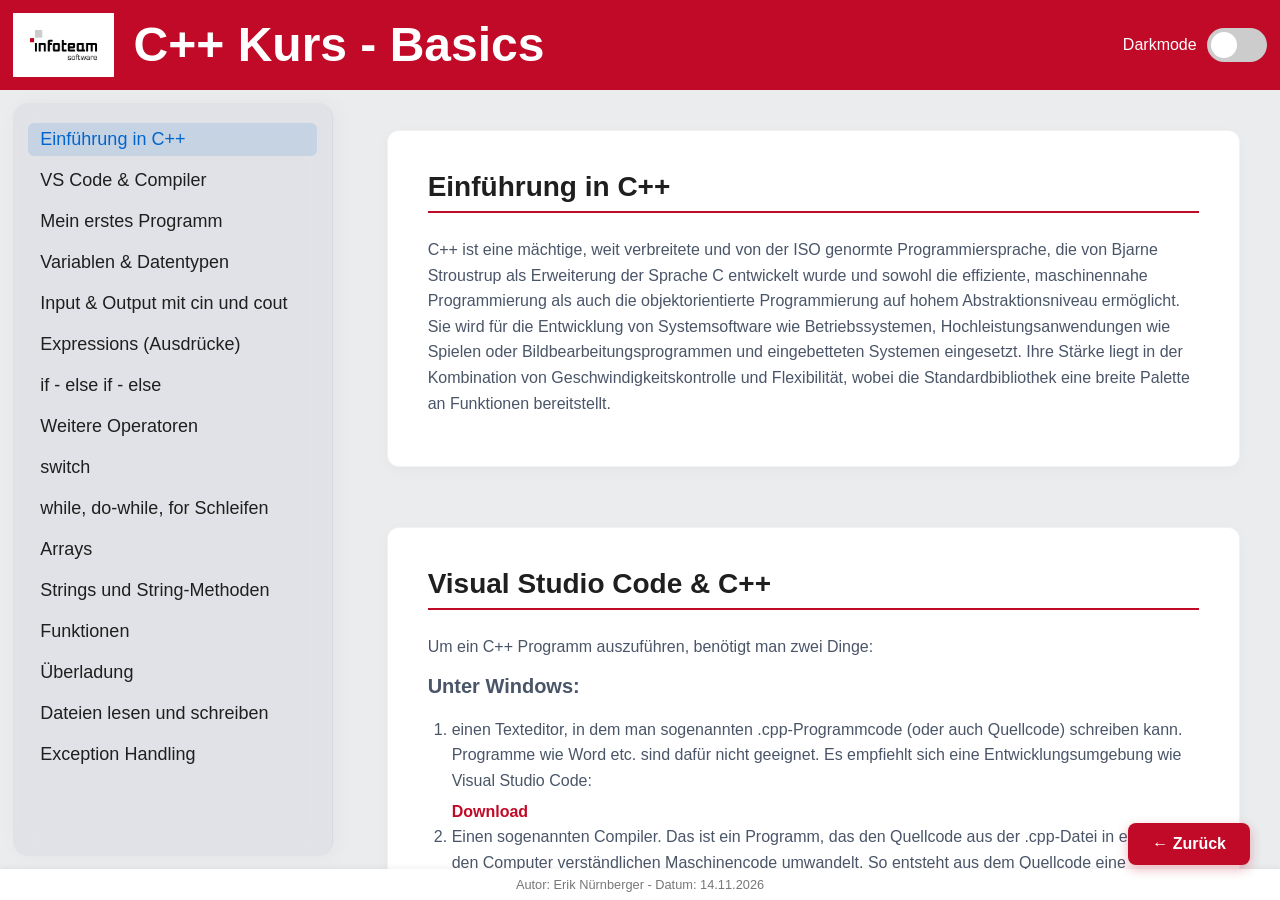
==== commit 728b178f: "upload files to commit changes: OOP more changes" ====
--- a/basics.html
+++ b/basics.html
@@ -234,10 +234,10 @@
 
                 <h2>Kommentare</h2>
                 <ul>
-                    <li>Kommentare bieten eine Möglichkeit Text in ein Programm zu schreiben, ohne dass der Text als Befehle ausgewertet wird</li>
+                    <li>Kommentare bieten eine Möglichkeit, Text in ein Programm zu schreiben, ohne dass dieser Text als Befehle ausgewertet wird</li>
                     <li>Kommentare werden vom Compiler ignoriert und landen somit nicht in der ausführbaren Datei</li>
                     <li>Kommentare, die nur über eine Zeile gehen, beginnen mit // und gehen bis zum Ende der Zeile</li>
-                    <li>Kommentare über mehrere Zeilen gehen, beginnen mit /* und enden mit */</li>
+                    <li>Kommentare, die über mehrere Zeilen gehen, beginnen mit /* und enden mit */</li>
                 </ul>
                 <pre class="code-block"><span class="comment">// Kommentar über eine Zeile
 
@@ -453,12 +453,12 @@
                 <p>Man sollte globale Variablen nur dann verwenden, wenn man sie wirklich benötigt, ansonsten sollte man Variablen lokal deklarieren.</p>
             
                 <h3>2. Übung</h3>
-                <p>Erstellen Sie eine Variable vom Typ int, mit dem Namen Zahl und weisen sie ihr den Wert 15 zu. Erstellen sie dann eine globale Variable namens Letter, vom Typ char und weisen ihr den Buchstaben 'c' zu. Überschreiben sie den Wert von Zahl mit dem Wert von Letter.</p>
+                <p>Erstellen Sie eine Variable vom Typ int, mit dem Namen Zahl und weisen Sie ihr den Wert 15 zu. Erstellen sie dann eine globale Variable namens Letter, vom Typ char und weisen ihr den Buchstaben 'c' zu. Überschreiben sie den Wert von Zahl mit dem Wert von Letter.</p>
 
 
                 <h2>Uniform Initialization</h2>
                 <p>Uniform Initialization (einheitliche Initialisierung) oder Brace Initialization wurde mit C++11 eingeführt und dient dazu, die historisch chaotischen und fehleranfälligen Wege der Wertevergabe in C++ zu vereinheitlichen.</p>
-                <p>1. Schutz vor Datenverlust (Narrowing Conversions) - Die Klammer-Initialisierung verhindert implizite, unsichere Typkonvertierungen. Wenn Sie versuchen, einen Datentyp mit größerem Wertebereich in einen kleineren zu pressen, bricht der Compiler mit einem Error ab, statt Daten stillschweigend abzuschneiden</p>
+                <p>Schutz vor Datenverlust (Narrowing Conversions) - Die Klammer-Initialisierung verhindert implizite, unsichere Typkonvertierungen. Wenn Sie versuchen, einen Datentyp mit größerem Wertebereich in einen kleineren zu pressen, bricht der Compiler mit einem Error ab, statt Daten stillschweigend abzuschneiden</p>
 
 <pre class="code-block">
 <span class="keyword">int</span> a = <span class="number">5.5</span>; <span class="comment">//C-Style: Kompiliert! Die Nachkommastelle wird abgeschnitten (a wird 5).</span>
@@ -1344,6 +1344,11 @@
 
                 <h3>9. Übung</h3>
                 <p>Erstellen Sie eine Funktion namens printFour(), die eine Zahl (int) als Parameter entgegennimmt und diese vier Mal untereinander ausgibt. Rufen Sie die Funktion in main() zweimal auf, einmal mit dem Wert 5 und einmal mit dem Wert 8.</p>
+                <p>Übungen - Rekursion:</p>
+                <ul>
+                    <li>Schreibe eine rekursive Funktion summe(int n), die alle Zahlen von 1 bis n addiert. Für n = 4 soll das Ergebnis 10 sein (4 + 3 + 2 + 1).</li>
+                    <li>Fakultät: Bei der Berechnung der Fakultät (n!) zerlegt die Funktion das Problem schrittweise in immer kleinere Teilprobleme, bis sie bei 1 ankommt. Die Fakultät einer positiven ganzen Zahl n ist das Produkt aller natürlichen Zahlen von 1 bis n. Beispiel: 4! = 4 * 3 * 2 * 1 = 24. Sonderfall: Die Fakultät von 0 ist mathematisch als 1 definiert.</li>
+                </ul>
                 
 
 
@@ -1417,7 +1422,7 @@
         
         std::cout &lt;&lt; <span class="string">"Datei erfolgreich gespeichert!\n"</span>;
     <span class="bracket">}</span>
-    else
+    <span class="keyword">else</span>
     <span class="bracket">{</span>
         std::cout &lt;&lt; <span class="string">"Fehler beim Oeffnen der Datei!\n"</span>;
     <span class="bracket">}</span>
@@ -1460,7 +1465,7 @@
         
         std::cout &lt;&lt; <span class="string">"Datei erfolgreich gelesen!\n"</span>;
     <span class="bracket">}</span>
-    else
+    <span class="keyword">else</span>
     <span class="bracket">{</span>
         std::cout &lt;&lt; <span class="string">"Fehler beim Oeffnen der Datei!\n"</span>;
     <span class="bracket">}</span>
@@ -1516,7 +1521,7 @@
     </div>
     <a href="index.html" class="back-button">&#8592; Zurück</a>
     <footer class="site-footer">
-        Autor: Erik Nürnberger - Datum: 04.11.2026
+        Autor: Erik Nürnberger - Datum: 14.11.2026
     </footer>
 
     <script>
